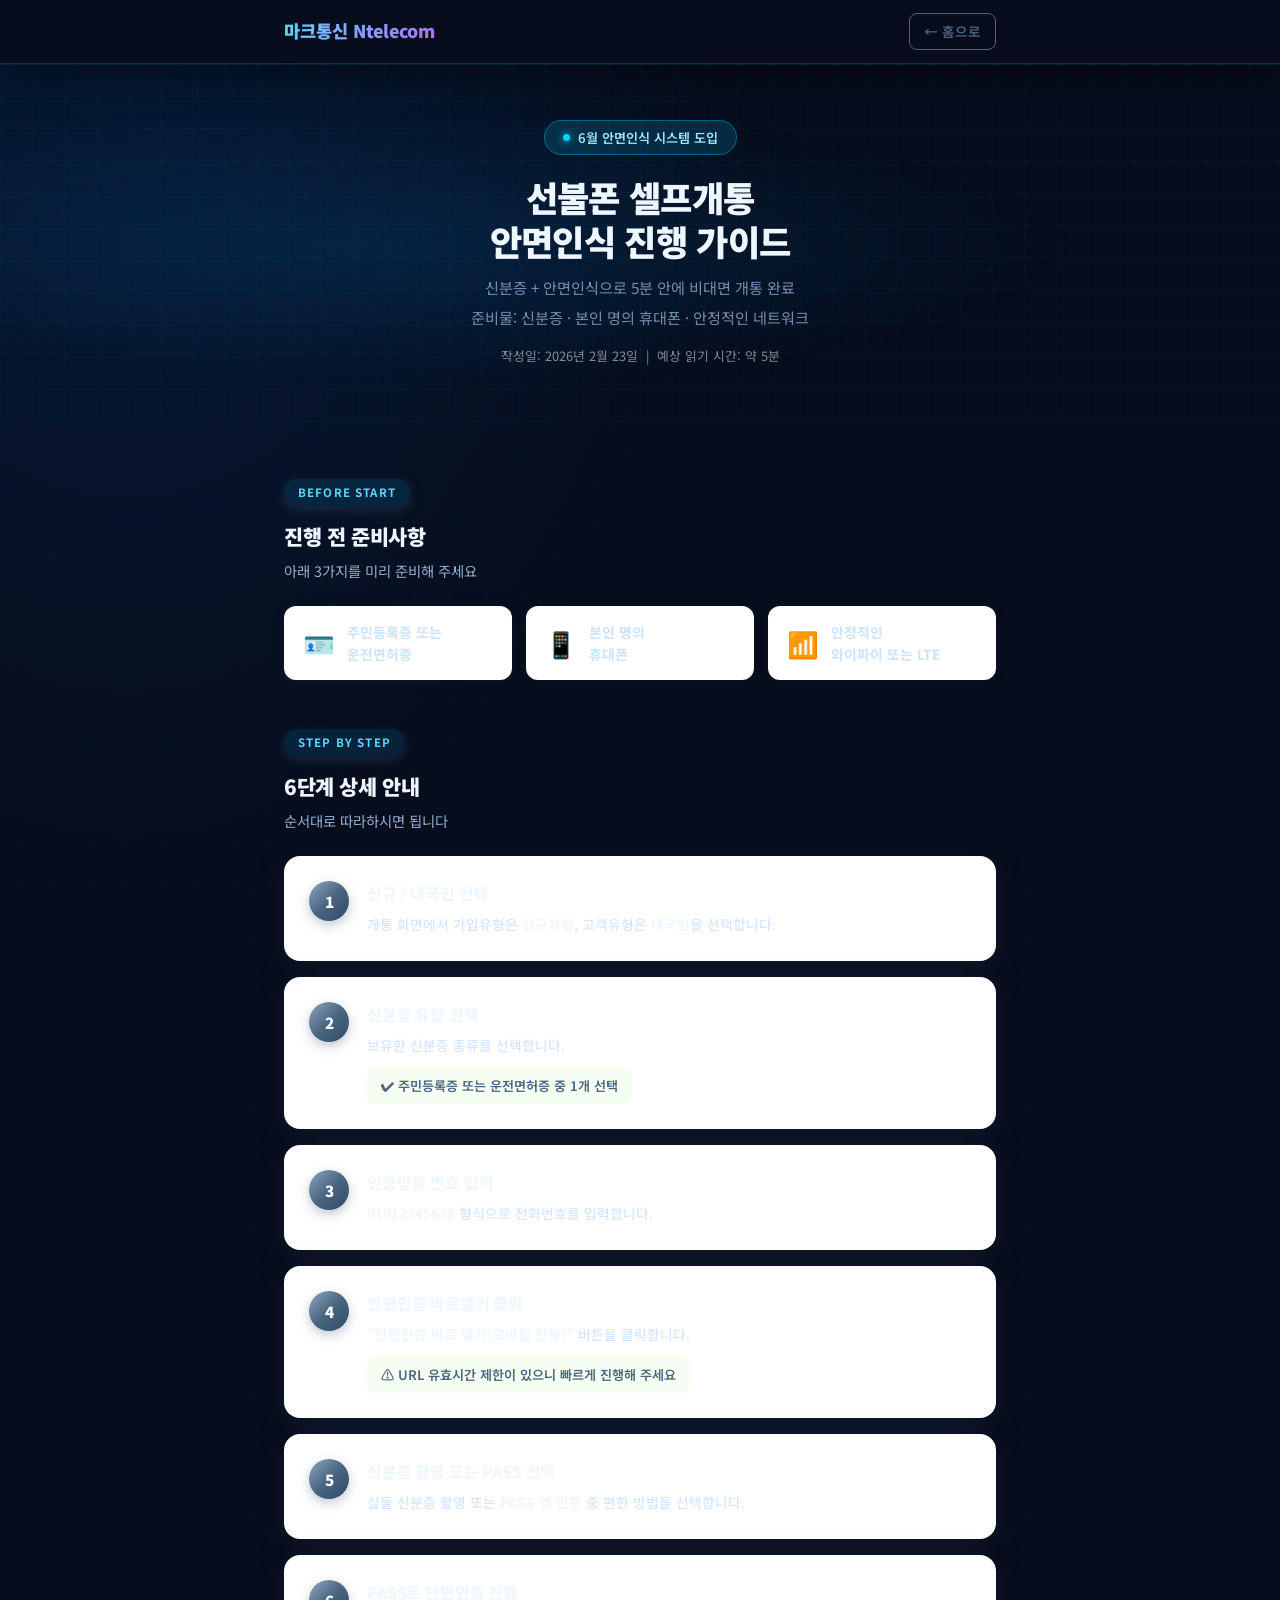
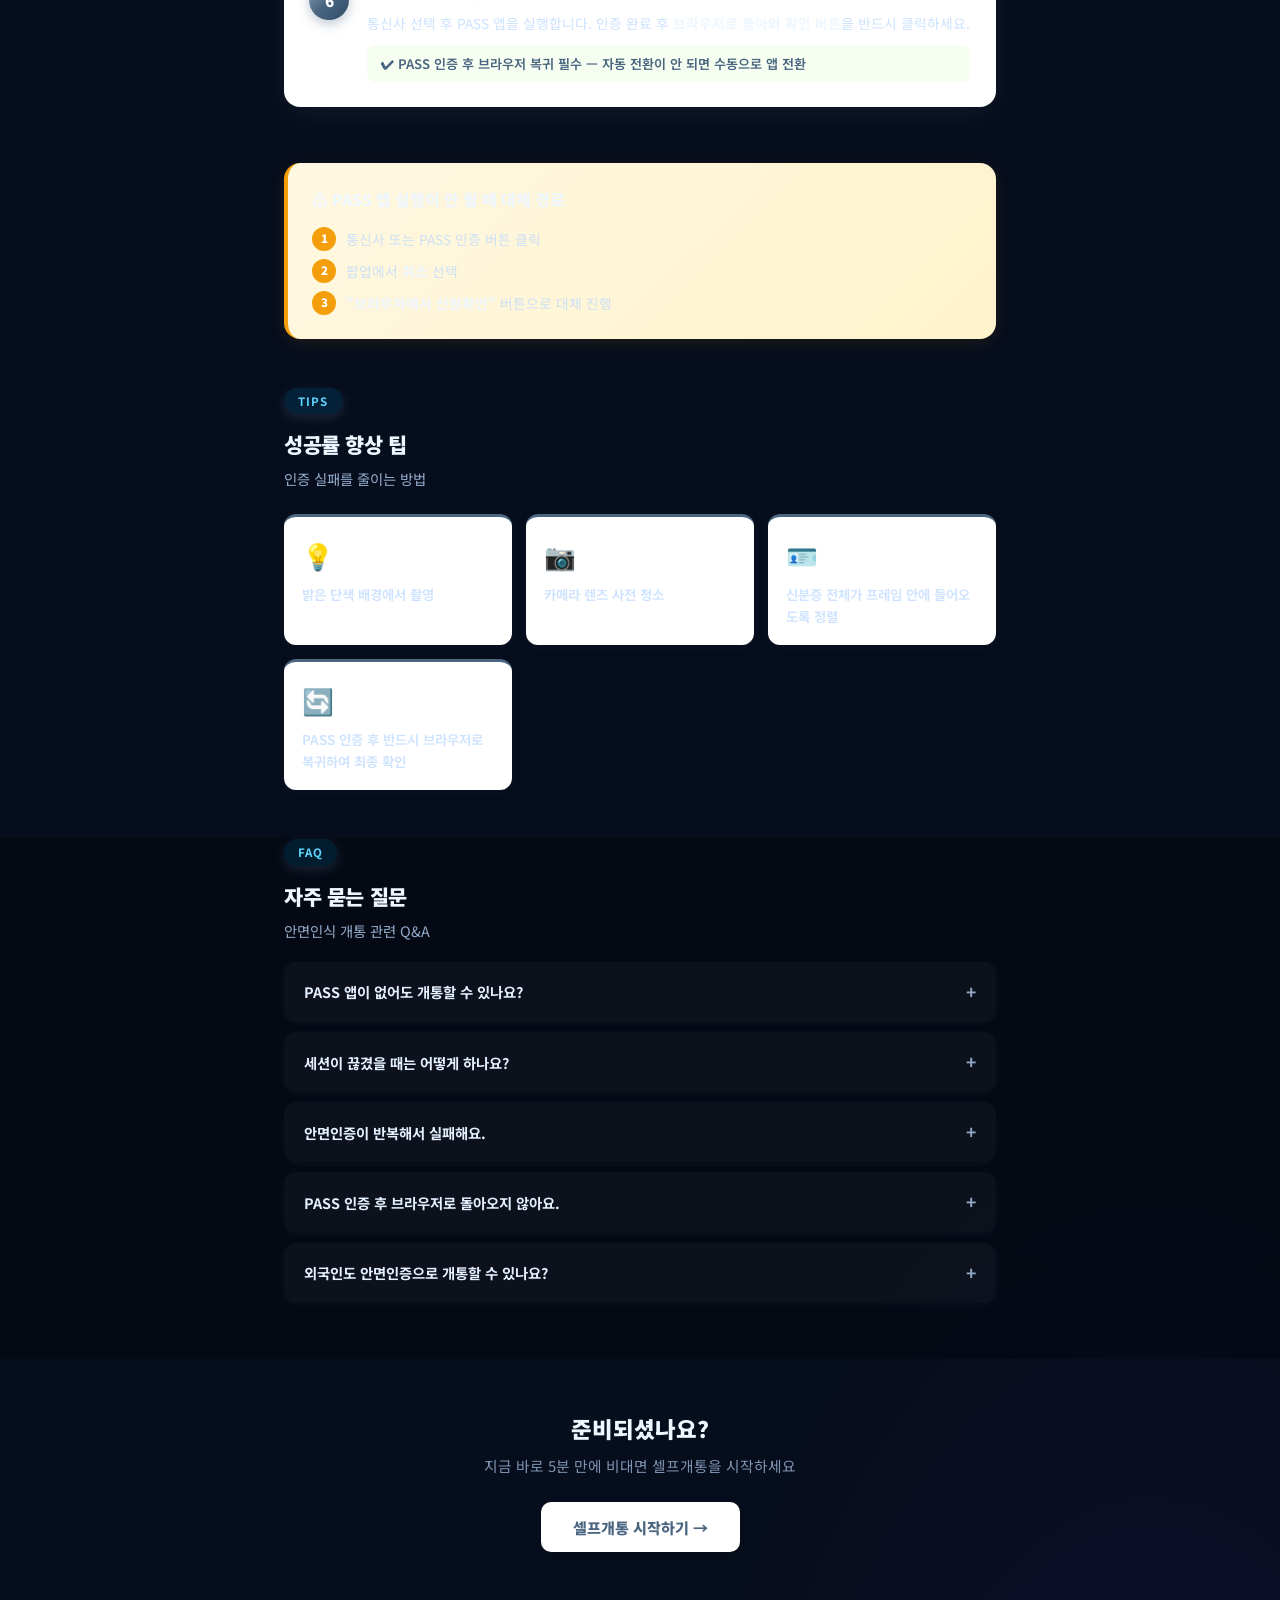
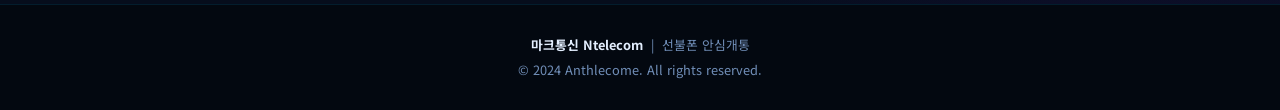
==== face-auth.html @ 8923e34b "다크 테크 테마: Digital Twin API 스타일 (딥네이비+시안+퍼플 글로우+글래스모피즘)" ====
﻿<!DOCTYPE html>
<html lang="ko">
<head>
  <meta charset="UTF-8" />
  <meta name="viewport" content="width=device-width, initial-scale=1.0" />
  <title>안면인식 셀프개통 가이드 | 마크통신 Ntelecom</title>
  <link rel="preconnect" href="https://fonts.googleapis.com" />
  <link href="https://fonts.googleapis.com/css2?family=Noto+Sans+KR:wght@400;500;600;700;900&display=swap" rel="stylesheet" />
  <style>
    *, *::before, *::after { box-sizing: border-box; margin: 0; padding: 0; }
    html { scroll-behavior: smooth; }
    body {
      font-family: 'Noto Sans KR', 'Apple SD Gothic Neo', sans-serif;
      color: #1a1a2e;
      background: #fafef8;
      line-height: 1.6;
    }
    a { text-decoration: none; color: inherit; }
    :root {
      --grad-main: linear-gradient(135deg, #8fa8c0 0%, #4a6580 50%, #2e4c68 100%);
      --blue: #4a6580;
      --blue-light: #f5fef0;
      --radius: 16px;
      --shadow: 0 8px 32px rgba(74,101,128,.15);
    }
    .container { max-width: 760px; margin: 0 auto; padding: 0 24px; }

    /* 헤더 */
    header {
      background: rgba(255,255,255,.9);
      backdrop-filter: blur(12px);
      border-bottom: 1px solid rgba(74,101,128,.15);
      height: 64px; display: flex; align-items: center;
      position: sticky; top: 0; z-index: 100;
      box-shadow: 0 2px 16px rgba(74,101,128,.08);
    }
    .header-inner {
      display: flex; align-items: center; justify-content: space-between; width: 100%;
    }
    .logo {
      font-size: 1.1rem; font-weight: 900;
      background: var(--grad-main);
      -webkit-background-clip: text; -webkit-text-fill-color: transparent; background-clip: text;
    }
    .back-btn {
      display: flex; align-items: center; gap: 6px;
      font-size: .85rem; font-weight: 600; color: var(--blue);
      padding: 7px 14px; border-radius: 8px;
      border: 1.5px solid var(--blue);
      transition: background .2s;
    }
    .back-btn:hover { background: var(--blue-light); }

    /* 히어로 */
    .guide-hero {
      background: linear-gradient(140deg, #0a1628 0%, #0d2137 50%, #1a1060 100%);
      color: #fff;
      padding: 56px 24px 64px;
      text-align: center;
      position: relative; overflow: hidden;
    }
    .guide-hero::before {
      content: '';
      position: absolute; inset: 0;
      background-image:
        linear-gradient(rgba(0,180,255,.04) 1px, transparent 1px),
        linear-gradient(90deg, rgba(0,180,255,.04) 1px, transparent 1px);
      background-size: 32px 32px;
    }
    .guide-hero::after {
      content: '';
      position: absolute; inset: 0;
      background: radial-gradient(ellipse at 30% 50%, rgba(0,150,255,.12) 0%, transparent 55%);
    }
    .guide-hero-inner { position: relative; z-index: 1; }
    .guide-badge {
      display: inline-flex; align-items: center; gap: 8px;
      background: rgba(0,200,255,.15);
      border: 1px solid rgba(0,200,255,.35);
      border-radius: 20px; padding: 6px 18px;
      font-size: .82rem; font-weight: 600;
      margin-bottom: 20px; color: #a0e4ff;
    }
    .guide-badge-dot { width: 7px; height: 7px; background: #00d4ff; border-radius: 50%; box-shadow: 0 0 8px #00d4ff; animation: pulse 2s infinite; }
    @keyframes pulse { 0%,100%{opacity:1;transform:scale(1)} 50%{opacity:.5;transform:scale(1.4)} }
    .guide-hero h1 { font-size: clamp(1.5rem, 4vw, 2.2rem); font-weight: 900; line-height: 1.25; margin-bottom: 12px; letter-spacing: -.02em; }
    .guide-hero h1 span { color: #00d4ff; }
    .guide-hero p { font-size: .95rem; opacity: .78; margin-bottom: 6px; }
    .guide-meta { margin-top: 16px; font-size: .8rem; opacity: .5; }

    /* 준비물 */
    .prep-section { padding: 48px 24px; }
    .section-label {
      display: inline-block;
      background: var(--grad-main); color: #fff;
      font-size: .72rem; font-weight: 700; letter-spacing: .1em;
      padding: 4px 14px; border-radius: 20px; margin-bottom: 14px;
      box-shadow: 0 4px 12px rgba(74,101,128,.3);
    }
    .section-title { font-size: 1.3rem; font-weight: 900; margin-bottom: 6px; letter-spacing: -.02em; }
    .section-desc { color: #666; font-size: .9rem; margin-bottom: 24px; }
    .prep-cards {
      display: flex; flex-wrap: wrap; gap: 14px;
    }
    .prep-card {
      display: flex; align-items: center; gap: 12px;
      background: #fff; border-radius: 12px;
      padding: 14px 18px;
      box-shadow: 0 2px 12px rgba(74,101,128,.1);
      border: 1px solid rgba(255,255,255,.8);
      flex: 1; min-width: 180px;
    }
    .prep-card .icon { font-size: 1.6rem; }
    .prep-card p { font-size: .87rem; font-weight: 700; color: #333; }

    /* 단계 */
    .steps-section { padding: 0 24px 56px; }
    .steps-list { display: flex; flex-direction: column; gap: 16px; }
    .step-item {
      background: #fff; border-radius: var(--radius);
      padding: 24px;
      box-shadow: var(--shadow);
      border: 1px solid rgba(255,255,255,.9);
      display: flex; gap: 18px; align-items: flex-start;
    }
    .step-num-badge {
      width: 40px; height: 40px; border-radius: 50%; flex-shrink: 0;
      background: var(--grad-main); color: #fff;
      display: flex; align-items: center; justify-content: center;
      font-weight: 900; font-size: .95rem;
      box-shadow: 0 4px 12px rgba(74,101,128,.35);
    }
    .step-content h3 { font-size: 1rem; font-weight: 800; margin-bottom: 6px; letter-spacing: -.01em; }
    .step-content p { font-size: .86rem; color: #555; line-height: 1.7; }
    .step-tip {
      margin-top: 10px;
      background: var(--blue-light); border-radius: 8px;
      padding: 8px 14px; font-size: .82rem; color: var(--blue); font-weight: 600;
    }

    /* 대체 경로 */
    .alt-section { padding: 0 24px 48px; }
    .alt-box {
      background: linear-gradient(135deg, #fff8e1, #fff3cd);
      border-radius: var(--radius); padding: 24px;
      border-left: 4px solid #f59e0b;
      box-shadow: 0 4px 16px rgba(245,158,11,.1);
    }
    .alt-box h3 { font-size: 1rem; font-weight: 800; color: #92400e; margin-bottom: 14px; }
    .alt-steps { display: flex; flex-direction: column; gap: 8px; counter-reset: alt-counter; }
    .alt-step {
      display: flex; align-items: center; gap: 10px;
      font-size: .86rem; color: #78350f;
    }
    .alt-step-num {
      width: 24px; height: 24px; border-radius: 50%; flex-shrink: 0;
      background: #f59e0b; color: #fff;
      display: flex; align-items: center; justify-content: center;
      font-size: .72rem; font-weight: 900;
    }

    /* 팁 */
    .tips-section { padding: 0 24px 48px; }
    .tips-grid {
      display: grid; grid-template-columns: repeat(auto-fill, minmax(200px, 1fr));
      gap: 14px;
    }
    .tip-card {
      background: #fff; border-radius: 12px; padding: 18px;
      box-shadow: 0 2px 12px rgba(74,101,128,.08);
      border-top: 3px solid var(--blue);
    }
    .tip-card .tip-icon { font-size: 1.6rem; margin-bottom: 8px; }
    .tip-card p { font-size: .84rem; color: #444; font-weight: 600; }

    /* FAQ */
    .faq-section { padding: 0 24px 56px; }
    .faq-list { display: flex; flex-direction: column; gap: 10px; }
    details {
      background: #fff; border-radius: 12px; padding: 16px 20px;
      box-shadow: 0 2px 10px rgba(74,101,128,.08);
    }
    summary {
      font-weight: 700; font-size: .9rem; cursor: pointer;
      list-style: none; display: flex; justify-content: space-between; align-items: center; gap: 12px;
    }
    summary::-webkit-details-marker { display: none; }
    summary::after { content: '+'; color: var(--blue); font-size: 1.1rem; flex-shrink: 0; }
    details[open] summary::after { content: '−'; }
    details p { margin-top: 10px; font-size: .84rem; color: #555; line-height: 1.75; }

    /* CTA */
    .cta-section {
      background: linear-gradient(140deg, #8fa8c0 0%, #4a6580 50%, #2e4c68 100%);
      padding: 52px 24px; text-align: center; color: #fff;
    }
    .cta-section h2 { font-size: 1.4rem; font-weight: 900; margin-bottom: 8px; }
    .cta-section p { opacity: .85; margin-bottom: 24px; font-size: .92rem; }
    .cta-btn {
      display: inline-block;
      background: #fff; color: var(--blue);
      font-weight: 800; font-size: .95rem;
      padding: 13px 32px; border-radius: 10px;
      box-shadow: 0 6px 20px rgba(0,0,0,.15);
      transition: transform .15s;
    }
    .cta-btn:hover { transform: translateY(-2px); }

    /* 푸터 */
    footer {
      background: #0d1117; color: #666;
      padding: 28px 24px; font-size: .8rem; line-height: 1.9;
      text-align: center;
    }
    footer strong { color: #aaa; }

    /* ════════════════════════════════════
       LUXURY 3D SYSTEM — 프리미엄 깊이감
    ════════════════════════════════════ */

    /* 카드 3D 부양감 */
    .cert-card, .action-card, .step-card,
    .plan-card, .service-card, .feature-item,
    .faq-item, .guide-card, .usim-card {
      box-shadow:
        0 1px 0 rgba(255,255,255,.85) inset,
        0 -1px 0 rgba(46,76,104,.06) inset,
        0 4px 8px rgba(46,76,104,.06),
        0 12px 32px rgba(46,76,104,.1),
        0 32px 56px rgba(46,76,104,.06);
      transition: transform .4s cubic-bezier(.34,1.56,.64,1),
                  box-shadow .4s cubic-bezier(.34,1.56,.64,1);
    }
    .cert-card:hover, .action-card:hover,
    .step-card:hover, .plan-card:hover,
    .guide-card:hover, .usim-card:hover {
      transform: perspective(1200px) translateY(-12px) scale(1.018) rotateX(1.5deg);
      box-shadow:
        0 1px 0 rgba(255,255,255,.95) inset,
        0 -1px 0 rgba(46,76,104,.04) inset,
        0 20px 60px rgba(46,76,104,.18),
        0 40px 80px rgba(46,76,104,.1),
        0 60px 100px rgba(0,0,0,.05);
    }

    /* 버튼 3D 양각 (눌리는 느낌) */
    .cert-btn, .btn-hero-main, .btn-hero-sub,
    .prep-usim-btn, .proc-kakao-btn {
      box-shadow:
        0 1px 0 rgba(255,255,255,.25) inset,
        0 -4px 0 rgba(0,0,0,.22) inset,
        0 6px 20px rgba(46,76,104,.32);
      transition: transform .15s, box-shadow .15s;
    }
    .cert-btn:hover, .btn-hero-main:hover {
      transform: translateY(-4px);
      box-shadow:
        0 1px 0 rgba(255,255,255,.3) inset,
        0 -4px 0 rgba(0,0,0,.22) inset,
        0 14px 40px rgba(46,76,104,.45);
    }
    .cert-btn:active, .btn-hero-main:active {
      transform: translateY(3px);
      box-shadow:
        0 -1px 0 rgba(0,0,0,.1) inset,
        0 2px 6px rgba(46,76,104,.2);
    }

    /* ✨ 골드 CTA 버튼 (즉시개통 / 최상위 행동유도) */
    .nav-cta {
      background: linear-gradient(135deg,#F7DC6F 0%,#D4A843 45%,#B8892A 100%) !important;
      color: #2c1800 !important;
      -webkit-text-fill-color: #2c1800 !important;
      text-shadow: 0 1px 0 rgba(255,255,255,.3);
      box-shadow:
        0 1px 0 rgba(255,255,255,.45) inset,
        0 -4px 0 rgba(0,0,0,.15) inset,
        0 8px 28px rgba(212,168,67,.55) !important;
    }
    .nav-cta:hover {
      transform: translateY(-3px);
      box-shadow:
        0 1px 0 rgba(255,255,255,.5) inset,
        0 -4px 0 rgba(0,0,0,.15) inset,
        0 16px 48px rgba(212,168,67,.7) !important;
    }

    /* 헤더 3D 입체감 */
    header {
      box-shadow:
        0 1px 0 rgba(255,255,255,.6) inset,
        0 4px 24px rgba(46,76,104,.12),
        0 12px 40px rgba(46,76,104,.07) !important;
    }

    /* 섹션 레이블 골드 포인트 */
    .section-label, .step-label, .plan-badge {
      background: linear-gradient(135deg,rgba(247,220,111,.25),rgba(255,255,255,.15)) !important;
      border-color: rgba(212,168,67,.5) !important;
      color: #D4A843 !important;
    }

    /* 히어로 깊이감 강화 */
    .hero::before {
      background:
        radial-gradient(ellipse at 15% 40%, rgba(255,220,80,.12) 0%, transparent 55%),
        radial-gradient(ellipse at 85% 20%, rgba(255,255,255,.07) 0%, transparent 50%) !important;
    }

    /* 스크롤바 스타일 (프리미엄) */
    ::-webkit-scrollbar { width: 6px; }
    ::-webkit-scrollbar-track { background: #fafef8; }
    ::-webkit-scrollbar-thumb {
      background: linear-gradient(180deg,#b0c0d0,#7a96ae);
      border-radius: 3px;
    }

    /* ── 초연한 크림-그린 멀티 그라데이션 배경 ── */
    body {
      background:
        linear-gradient(150deg,
          #f6fef2 0%,
          #fafef6 20%,
          #fcfef8 40%,
          #fefef9 60%,
          #fffffb 80%,
          #ffffff 100%
        ) fixed !important;
    }

    /* ── 실버-화이트 카드 — 섬세한 3D ── */
    .cert-card, .action-card, .step-card,
    .guide-card, .usim-card, .faq-item,
    .feature-item, .service-card {
      background: linear-gradient(160deg, #ffffff 0%, #f6f8fb 100%) !important;
      border: 1px solid rgba(200,212,224,.45) !important;
    }

    /* ── 히어로: 정제된 슬레이트-실버 ── */
    .hero {
      background: linear-gradient(140deg,
        #7e9ab2 0%,
        #516e87 35%,
        #3a5570 65%,
        #283f58 100%) !important;
      box-shadow: 0 24px 64px rgba(40,63,88,.35) !important;
    }

    /* ── 히어로 오버레이: 미세 골드 반사광 ── */
    .hero::before {
      background:
        radial-gradient(ellipse at 10% 30%, rgba(255,230,120,.1) 0%, transparent 50%),
        radial-gradient(ellipse at 90% 70%, rgba(180,210,240,.12) 0%, transparent 45%),
        radial-gradient(ellipse at 50% 0%,  rgba(255,255,255,.06) 0%, transparent 60%) !important;
    }

    /* ── 섹션 교차 배경 ── */
    section, .section-wrap, .features-section,
    .faq-section, .service-section {
      background: transparent !important;
    }

    /* ── 짝수 섹션 약한 크림 ── */
    .features-section, .faq-section {
      background: linear-gradient(180deg, rgba(246,254,242,.6) 0%, rgba(255,255,251,.6) 100%) !important;
    }

    /* ── 헤더 유리 효과 정제 ── */
    header {
      background: rgba(255,255,255,.94) !important;
      backdrop-filter: blur(20px) !important;
      -webkit-backdrop-filter: blur(20px) !important;
      border-bottom: 1px solid rgba(180,200,220,.2) !important;
    }
  </style>
</head>
<body>

  <!-- 헤더 -->
  <header>
    <div class="container header-inner">
      <div class="logo">마크통신 Ntelecom</div>
      <a href="sunbulpon-gaetong.html" class="back-btn">← 홈으로</a>
    </div>
  </header>

  <!-- 히어로 -->
  <section class="guide-hero">
    <div class="container guide-hero-inner">
      <div class="guide-badge">
        <span class="guide-badge-dot"></span>
        6월 안면인식 시스템 도입
      </div>
      <h1>선불폰 셀프개통<br /><span>안면인식 진행 가이드</span></h1>
      <p>신분증 + 안면인식으로 5분 안에 비대면 개통 완료</p>
      <p>준비물: 신분증 · 본인 명의 휴대폰 · 안정적인 네트워크</p>
      <div class="guide-meta">작성일: 2026년 2월 23일 &nbsp;|&nbsp; 예상 읽기 시간: 약 5분</div>
    </div>
  </section>

  <!-- 준비물 -->
  <section class="prep-section">
    <div class="container">
      <div class="section-label">BEFORE START</div>
      <h2 class="section-title">진행 전 준비사항</h2>
      <p class="section-desc">아래 3가지를 미리 준비해 주세요</p>
      <div class="prep-cards">
        <div class="prep-card">
          <div class="icon">🪪</div>
          <p>주민등록증 또는<br>운전면허증</p>
        </div>
        <div class="prep-card">
          <div class="icon">📱</div>
          <p>본인 명의<br>휴대폰</p>
        </div>
        <div class="prep-card">
          <div class="icon">📶</div>
          <p>안정적인<br>와이파이 또는 LTE</p>
        </div>
      </div>
    </div>
  </section>

  <!-- 6단계 안내 -->
  <section class="steps-section">
    <div class="container">
      <div class="section-label">STEP BY STEP</div>
      <h2 class="section-title">6단계 상세 안내</h2>
      <p class="section-desc">순서대로 따라하시면 됩니다</p>
      <div class="steps-list">

        <div class="step-item">
          <div class="step-num-badge">1</div>
          <div class="step-content">
            <h3>신규 / 내국인 선택</h3>
            <p>개통 화면에서 가입유형은 <strong>신규가입</strong>, 고객유형은 <strong>내국인</strong>을 선택합니다.</p>
          </div>
        </div>

        <div class="step-item">
          <div class="step-num-badge">2</div>
          <div class="step-content">
            <h3>신분증 유형 선택</h3>
            <p>보유한 신분증 종류를 선택합니다.</p>
            <div class="step-tip">✔ 주민등록증 또는 운전면허증 중 1개 선택</div>
          </div>
        </div>

        <div class="step-item">
          <div class="step-num-badge">3</div>
          <div class="step-content">
            <h3>인증받을 번호 입력</h3>
            <p><strong>01012345678</strong> 형식으로 전화번호를 입력합니다.</p>
          </div>
        </div>

        <div class="step-item">
          <div class="step-num-badge">4</div>
          <div class="step-content">
            <h3>안면인증 바로열기 클릭</h3>
            <p><strong>"안면인증 바로 열기(모바일 전용)"</strong> 버튼을 클릭합니다.</p>
            <div class="step-tip">⚠ URL 유효시간 제한이 있으니 빠르게 진행해 주세요</div>
          </div>
        </div>

        <div class="step-item">
          <div class="step-num-badge">5</div>
          <div class="step-content">
            <h3>신분증 촬영 또는 PASS 선택</h3>
            <p>실물 신분증 촬영 또는 <strong>PASS 앱 인증</strong> 중 편한 방법을 선택합니다.</p>
          </div>
        </div>

        <div class="step-item">
          <div class="step-num-badge">6</div>
          <div class="step-content">
            <h3>PASS로 안면인증 진행</h3>
            <p>통신사 선택 후 PASS 앱을 실행합니다. 인증 완료 후 <strong>브라우저로 돌아와 확인 버튼</strong>을 반드시 클릭하세요.</p>
            <div class="step-tip">✔ PASS 인증 후 브라우저 복귀 필수 — 자동 전환이 안 되면 수동으로 앱 전환</div>
          </div>
        </div>

      </div>
    </div>
  </section>

  <!-- PASS 앱 실행 불가 시 대체 경로 -->
  <section class="alt-section">
    <div class="container">
      <div class="alt-box">
        <h3>⚠ PASS 앱 실행이 안 될 때 대체 경로</h3>
        <div class="alt-steps">
          <div class="alt-step">
            <div class="alt-step-num">1</div>
            <span>통신사 또는 PASS 인증 버튼 클릭</span>
          </div>
          <div class="alt-step">
            <div class="alt-step-num">2</div>
            <span>팝업에서 <strong>취소</strong> 선택</span>
          </div>
          <div class="alt-step">
            <div class="alt-step-num">3</div>
            <span><strong>"브라우저에서 신원확인"</strong> 버튼으로 대체 진행</span>
          </div>
        </div>
      </div>
    </div>
  </section>

  <!-- 성공률 향상 팁 -->
  <section class="tips-section">
    <div class="container">
      <div class="section-label">TIPS</div>
      <h2 class="section-title">성공률 향상 팁</h2>
      <p class="section-desc">인증 실패를 줄이는 방법</p>
      <div class="tips-grid">
        <div class="tip-card">
          <div class="tip-icon">💡</div>
          <p>밝은 단색 배경에서 촬영</p>
        </div>
        <div class="tip-card">
          <div class="tip-icon">📷</div>
          <p>카메라 렌즈 사전 청소</p>
        </div>
        <div class="tip-card">
          <div class="tip-icon">🪪</div>
          <p>신분증 전체가 프레임 안에 들어오도록 정렬</p>
        </div>
        <div class="tip-card">
          <div class="tip-icon">🔄</div>
          <p>PASS 인증 후 반드시 브라우저로 복귀하여 최종 확인</p>
        </div>
      </div>
    </div>
  </section>

  <!-- FAQ -->
  <section class="faq-section">
    <div class="container">
      <div class="section-label">FAQ</div>
      <h2 class="section-title">자주 묻는 질문</h2>
      <p class="section-desc" style="margin-bottom:20px">안면인식 개통 관련 Q&A</p>
      <div class="faq-list">
        <details>
          <summary>PASS 앱이 없어도 개통할 수 있나요?</summary>
          <p>가능합니다. PASS 진행이 어려울 때는 브라우저 신원확인 버튼으로 대체 진행할 수 있습니다.</p>
        </details>
        <details>
          <summary>세션이 끊겼을 때는 어떻게 하나요?</summary>
          <p>개통 페이지에 재접속 후 동일한 순서로 다시 진행하시면 됩니다. URL 유효시간이 지난 경우 새 링크를 생성해 주세요.</p>
        </details>
        <details>
          <summary>안면인증이 반복해서 실패해요.</summary>
          <p>앤텔레콤 카카오톡 채널로 문의해 주시면 대면 방식 또는 대체 인증 경로로 안내해 드립니다.</p>
        </details>
        <details>
          <summary>PASS 인증 후 브라우저로 돌아오지 않아요.</summary>
          <p>최종 확인 버튼을 반드시 클릭해야 합니다. 자동 전환이 안 될 경우 앱 전환 버튼으로 수동 복귀해 주세요.</p>
        </details>
        <details>
          <summary>외국인도 안면인증으로 개통할 수 있나요?</summary>
          <p>외국인 고객은 동일한 안면인증 절차가 제한될 수 있습니다. 고객센터로 문의해 주세요.</p>
        </details>
      </div>
    </div>
  </section>

  <!-- CTA -->
  <section class="cta-section">
    <div class="container">
      <h2>준비되셨나요?</h2>
      <p>지금 바로 5분 만에 비대면 셀프개통을 시작하세요</p>
      <a href="sunbulpon-gaetong.html" class="cta-btn">셀프개통 시작하기 →</a>
    </div>
  </section>

  <!-- 푸터 -->
  <footer>
    <p><strong>마크통신 Ntelecom</strong> &nbsp;|&nbsp; 선불폰 안심개통</p>
    <p>© 2024 Anthlecome. All rights reserved.</p>
  </footer>

<style>
/* ══════════════════════════════════════════
   DARK TECH THEME — Digital Twin API Style
   딥 네이비 + 일렉트릭 시안 + 퍼플 글로우
══════════════════════════════════════════ */
html { background: #060D1C !important; }

/* 배경: 딥 다크 + 미묘한 방사형 빛 */
body {
  background:
    radial-gradient(ellipse 90% 60% at 10% -5%, rgba(0,130,255,.13) 0%, transparent 55%),
    radial-gradient(ellipse 70% 50% at 90% 110%, rgba(110,30,230,.1) 0%, transparent 55%),
    #060D1C !important;
  color: #E4EFFF !important;
}

/* 도트 그리드 패턴 오버레이 */
body::after {
  content:''; position:fixed; inset:0; pointer-events:none; z-index:0;
  background: radial-gradient(circle, rgba(0,200,255,.055) 1px, transparent 1px);
  background-size: 36px 36px;
}
body > * { position:relative; z-index:1; }

/* 헤더 — 다크 글래스 */
header {
  background: rgba(6,13,28,.88) !important;
  border-bottom: 1px solid rgba(0,180,255,.2) !important;
  box-shadow: 0 1px 0 rgba(0,180,255,.1), 0 8px 40px rgba(0,0,0,.6) !important;
  backdrop-filter: blur(28px) !important; -webkit-backdrop-filter: blur(28px) !important;
}

/* 로고 그라데이션 */
.logo {
  background: linear-gradient(120deg, #5DD5FF 0%, #B06FFF 100%) !important;
  -webkit-background-clip: text !important; -webkit-text-fill-color: transparent !important;
  background-clip: text !important;
}

/* 네비 */
nav a { color: rgba(200,225,255,.65) !important; }
nav a:hover, nav a:hover * { color: #5DD5FF !important; -webkit-text-fill-color: #5DD5FF !important; }
nav a.active { color: #5DD5FF !important; border-bottom-color: #5DD5FF !important; }

/* 모바일 네비 */
.mobile-nav-panel {
  background: rgba(6,13,28,.97) !important;
  border-bottom: 1px solid rgba(0,180,255,.2) !important;
}
.mobile-nav-panel a { color: rgba(200,225,255,.8) !important; }

/* 히어로 */
.hero {
  background:
    radial-gradient(ellipse 100% 90% at 50% -10%, rgba(0,120,240,.18) 0%, transparent 60%),
    radial-gradient(ellipse 70% 60% at 5% 100%, rgba(100,20,220,.13) 0%, transparent 55%),
    linear-gradient(160deg, #0B1830 0%, #080F20 55%, #050C18 100%) !important;
  box-shadow: 0 40px 100px rgba(0,0,0,.7) !important;
}
.hero::before {
  background:
    radial-gradient(circle at 20% 40%, rgba(0,150,255,.1) 0%, transparent 45%),
    radial-gradient(circle at 80% 20%, rgba(120,40,240,.08) 0%, transparent 45%) !important;
}
.hero::after { background: linear-gradient(to bottom right, transparent 49%, #060D1C 50%) !important; }
.hero h1, .hero-tagline, .hero-question {
  color: #F0F8FF !important; -webkit-text-fill-color: #F0F8FF !important;
}
.hero h1 em { color: #5DD5FF !important; -webkit-text-fill-color: #5DD5FF !important; }
.hero-sub, .hero p { color: rgba(180,215,255,.75) !important; -webkit-text-fill-color: rgba(180,215,255,.75) !important; }
.hero-eyebrow, .hero-tag {
  background: rgba(0,180,255,.12) !important;
  border-color: rgba(0,180,255,.35) !important;
  color: #5DD5FF !important; -webkit-text-fill-color: #5DD5FF !important;
}
.hero-dot { background: #5DD5FF !important; box-shadow: 0 0 10px #5DD5FF !important; }

/* 히어로 배지 */
.hero-badge { background: rgba(255,255,255,.07) !important; border-color: rgba(255,255,255,.18) !important; }

/* 카드 — 글래스모피즘 */
.cert-card, .action-card, .step-card, .plan-card,
.guide-card, .usim-card, .faq-item, .feature-item,
.service-card, .prep-item {
  background: rgba(255,255,255,.045) !important;
  border: 1px solid rgba(0,180,255,.2) !important;
  backdrop-filter: blur(20px) !important; -webkit-backdrop-filter: blur(20px) !important;
  box-shadow: 0 4px 32px rgba(0,0,0,.4), 0 1px 0 rgba(255,255,255,.07) inset !important;
  color: #E4EFFF !important;
  transition: transform .35s cubic-bezier(.34,1.56,.64,1), box-shadow .35s, border-color .3s !important;
}
.cert-card:hover, .action-card:hover, .step-card:hover, .plan-card:hover, .guide-card:hover {
  background: rgba(0,160,255,.07) !important;
  border-color: rgba(0,200,255,.45) !important;
  box-shadow: 0 20px 60px rgba(0,0,0,.5), 0 0 50px rgba(0,180,255,.18) !important;
  transform: translateY(-12px) scale(1.02) !important;
}

/* 텍스트 */
h1,h2,h3,h4,h5,h6 { color: #EEF6FF !important; -webkit-text-fill-color: #EEF6FF !important; }
p, li, span, td, label, small { color: rgba(190,218,255,.78) !important; }
strong, b { color: #EEF6FF !important; -webkit-text-fill-color: #EEF6FF !important; }

/* 섹션 배경 */
.features-section, .faq-section { background: rgba(0,0,0,.3) !important; }
section, .section-wrap, .prep-section, .process-section { background: transparent !important; }
.step-box, .proc-box { background: rgba(255,255,255,.04) !important; border-color: rgba(0,180,255,.18) !important; }

/* 섹션 라벨 */
.section-label, .step-label, .badge-tag, .hero-eyebrow,
.cert-type, .cert-subtitle { 
  background: rgba(0,180,255,.12) !important;
  border-color: rgba(0,180,255,.3) !important;
  color: #5DD5FF !important; -webkit-text-fill-color: #5DD5FF !important;
}
.mark-badge { background: linear-gradient(135deg,rgba(0,160,255,.2),rgba(100,30,220,.2)) !important; }

/* 메인 버튼 — 시안→퍼플 글로우 */
.cert-btn, .btn-hero-main, .prep-usim-btn, .proc-btn {
  background: linear-gradient(135deg, #0090CC 0%, #5B20C0 100%) !important;
  color: #fff !important; -webkit-text-fill-color: #fff !important;
  box-shadow: 0 4px 20px rgba(0,130,200,.4), 0 1px 0 rgba(255,255,255,.18) inset, 0 -3px 0 rgba(0,0,0,.25) inset !important;
}
.cert-btn:hover, .btn-hero-main:hover {
  box-shadow: 0 10px 40px rgba(0,130,200,.6), 0 0 60px rgba(80,30,200,.3) !important;
}
.btn-hero-sub {
  background: rgba(255,255,255,.09) !important;
  border-color: rgba(255,255,255,.28) !important;
  color: #fff !important; -webkit-text-fill-color: #fff !important;
}

/* 즉시개통 골드 유지 */
.nav-cta {
  background: linear-gradient(135deg,#F7DC6F 0%,#D4A843 50%,#B8892A 100%) !important;
  color: #2c1800 !important; -webkit-text-fill-color: #2c1800 !important;
}
.mobile-nav-cta {
  background: linear-gradient(135deg,#F7DC6F,#D4A843) !important;
  color: #2c1800 !important; -webkit-text-fill-color: #2c1800 !important;
}

/* 가이드 바 */
.guide-bar, [class*="guide-btn"] {
  background: rgba(255,255,255,.07) !important;
  border-color: rgba(0,180,255,.2) !important;
  color: rgba(190,218,255,.8) !important;
}

/* FAQ */
details {
  background: rgba(255,255,255,.035) !important;
  border-color: rgba(0,180,255,.18) !important;
}
details summary { color: #E4EFFF !important; }
details[open] { background: rgba(0,160,255,.06) !important; }
details summary::after, details summary + * { color: rgba(190,218,255,.75) !important; }

/* 탭 (plans) */
.net-tab:not(.active), .plan-net-tab:not(.active) {
  background: rgba(255,255,255,.06) !important;
  color: rgba(180,210,255,.55) !important; box-shadow: none !important;
}
.net-tab.active.kt, .plan-net-tab.active.kt {
  background: linear-gradient(135deg,#0090CC,#5B20C0) !important;
  box-shadow: 0 0 24px rgba(0,144,204,.5) !important;
}
.net-tab:not(.active):hover { background: rgba(0,180,255,.1) !important; color: #5DD5FF !important; }

/* 요금제 카드 */
.plan-card.kt-card { border-top-color: #0090CC !important; }
.plan-card.popular { box-shadow: 0 4px 24px rgba(0,144,204,.3), 0 0 0 1px rgba(0,180,255,.4) !important; }
.pc-name, .pc-price { color: #EEF6FF !important; -webkit-text-fill-color: #EEF6FF !important; }
.kt-badge-sm { background: rgba(0,144,204,.2) !important; color: #5DD5FF !important; }
.pc-spec-val b { color: #EEF6FF !important; -webkit-text-fill-color: #EEF6FF !important; }

/* 모달 */
.video-modal, .plan-compare-modal, .usim-modal {
  background: rgba(8,15,30,.95) !important;
  border: 1px solid rgba(0,180,255,.2) !important;
}
.video-modal-header {
  background: linear-gradient(135deg,#0090CC,#5B20C0) !important;
}
.video-modal-footer { background: rgba(255,255,255,.04) !important; color: rgba(180,210,255,.6) !important; }

/* 푸터 */
footer, .site-footer {
  background: #030810 !important;
  border-top: 1px solid rgba(0,180,255,.12) !important;
  color: rgba(160,200,255,.6) !important;
}
footer a, footer p, footer span, footer strong { color: rgba(160,200,255,.7) !important; -webkit-text-fill-color: rgba(160,200,255,.7) !important; }
footer strong { color: #E4EFFF !important; -webkit-text-fill-color: #E4EFFF !important; }

/* 플로팅 버튼 */
.float-kakao, .chat-float {
  background: linear-gradient(135deg,#0090CC,#5B20C0) !important;
  box-shadow: 0 4px 20px rgba(0,130,200,.5) !important;
}

/* 인풋 */
input, select, textarea {
  background: rgba(255,255,255,.07) !important;
  border-color: rgba(0,180,255,.25) !important;
  color: #EEF6FF !important;
}

/* 스크롤바 */
::-webkit-scrollbar-track { background: #040810 !important; }
::-webkit-scrollbar-thumb { background: linear-gradient(180deg,#0090CC,#5B20C0) !important; box-shadow: 0 0 8px rgba(0,144,204,.6) !important; }

/* 유심 정보 표 */
.usim-info-table tbody tr {
  background: rgba(255,255,255,.04) !important;
  border-color: rgba(0,180,255,.18) !important;
}
.usim-info-table tbody td:nth-child(1) {
  background: linear-gradient(135deg,#0090CC,#5B20C0) !important;
}

/* 체크마크 / 아이콘 */
.check-icon, .cert-check { background: rgba(0,180,255,.15) !important; }
</style>
</body>
</html>
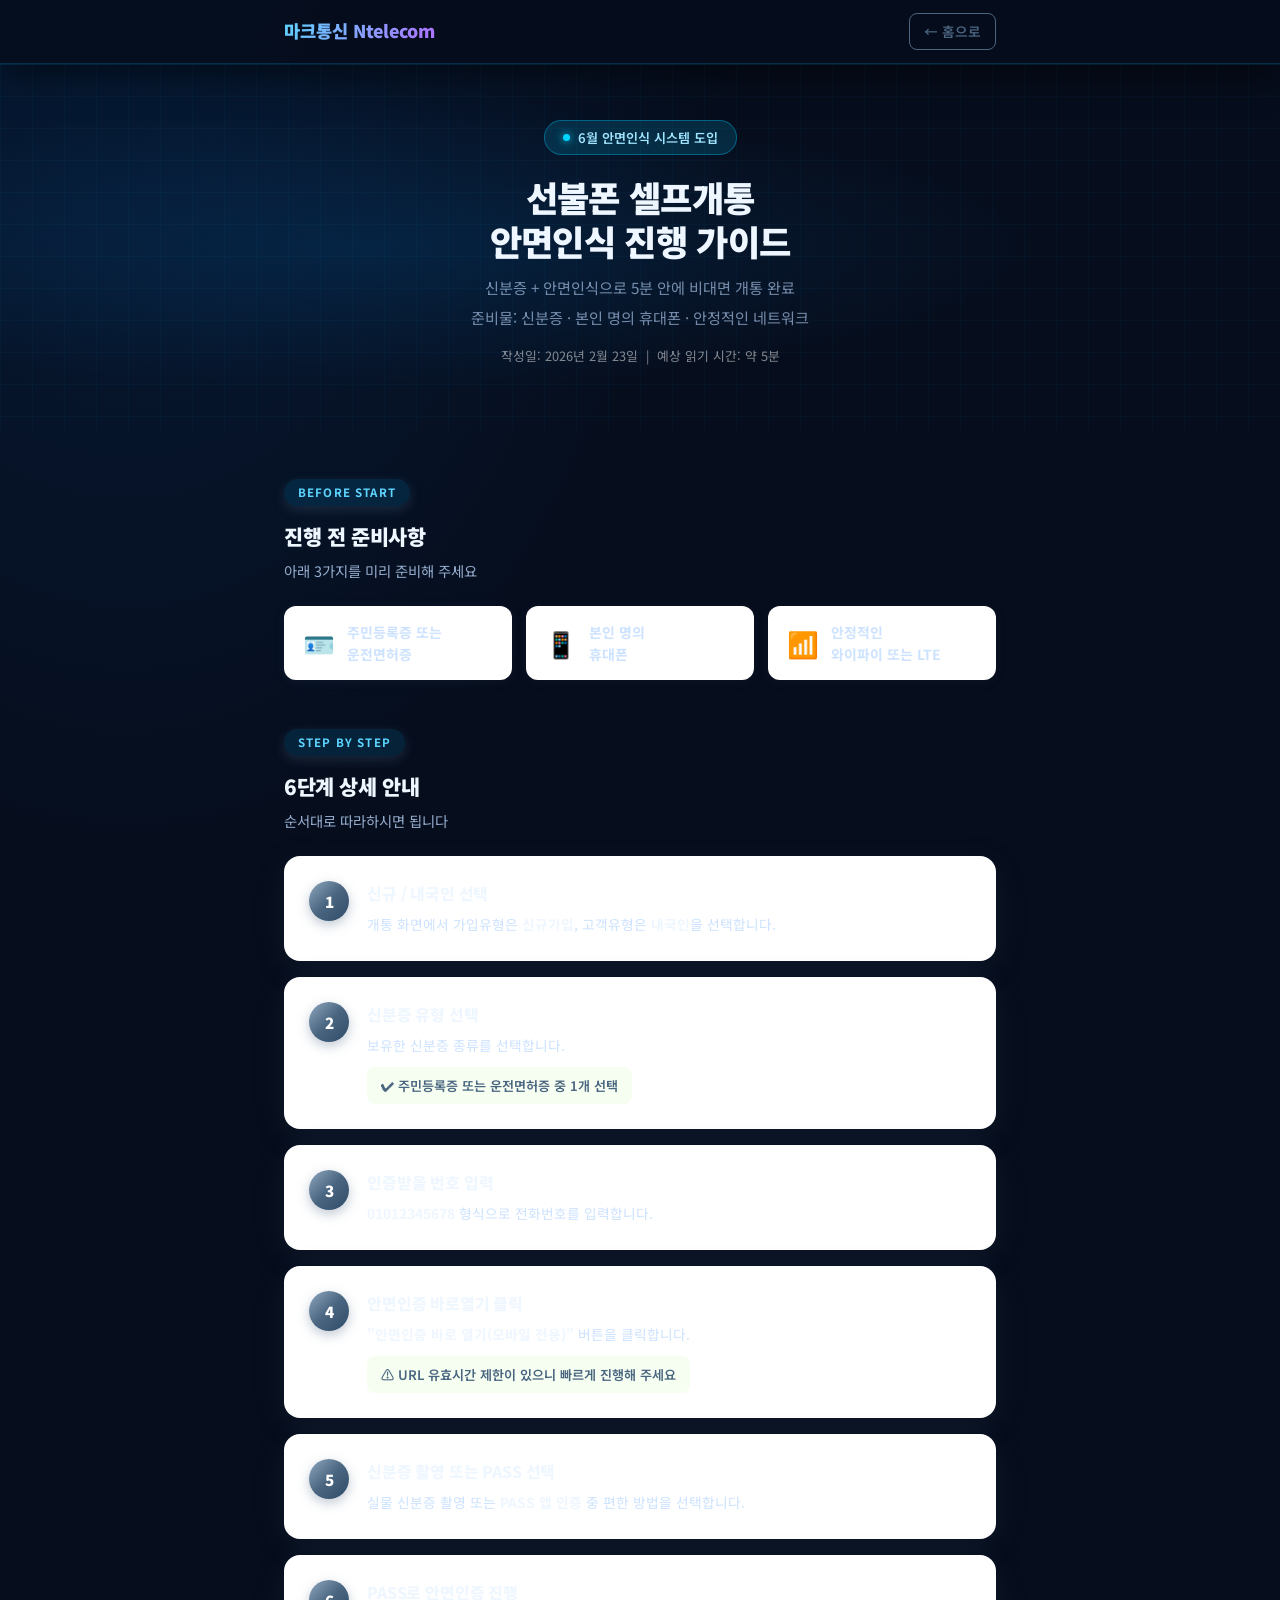
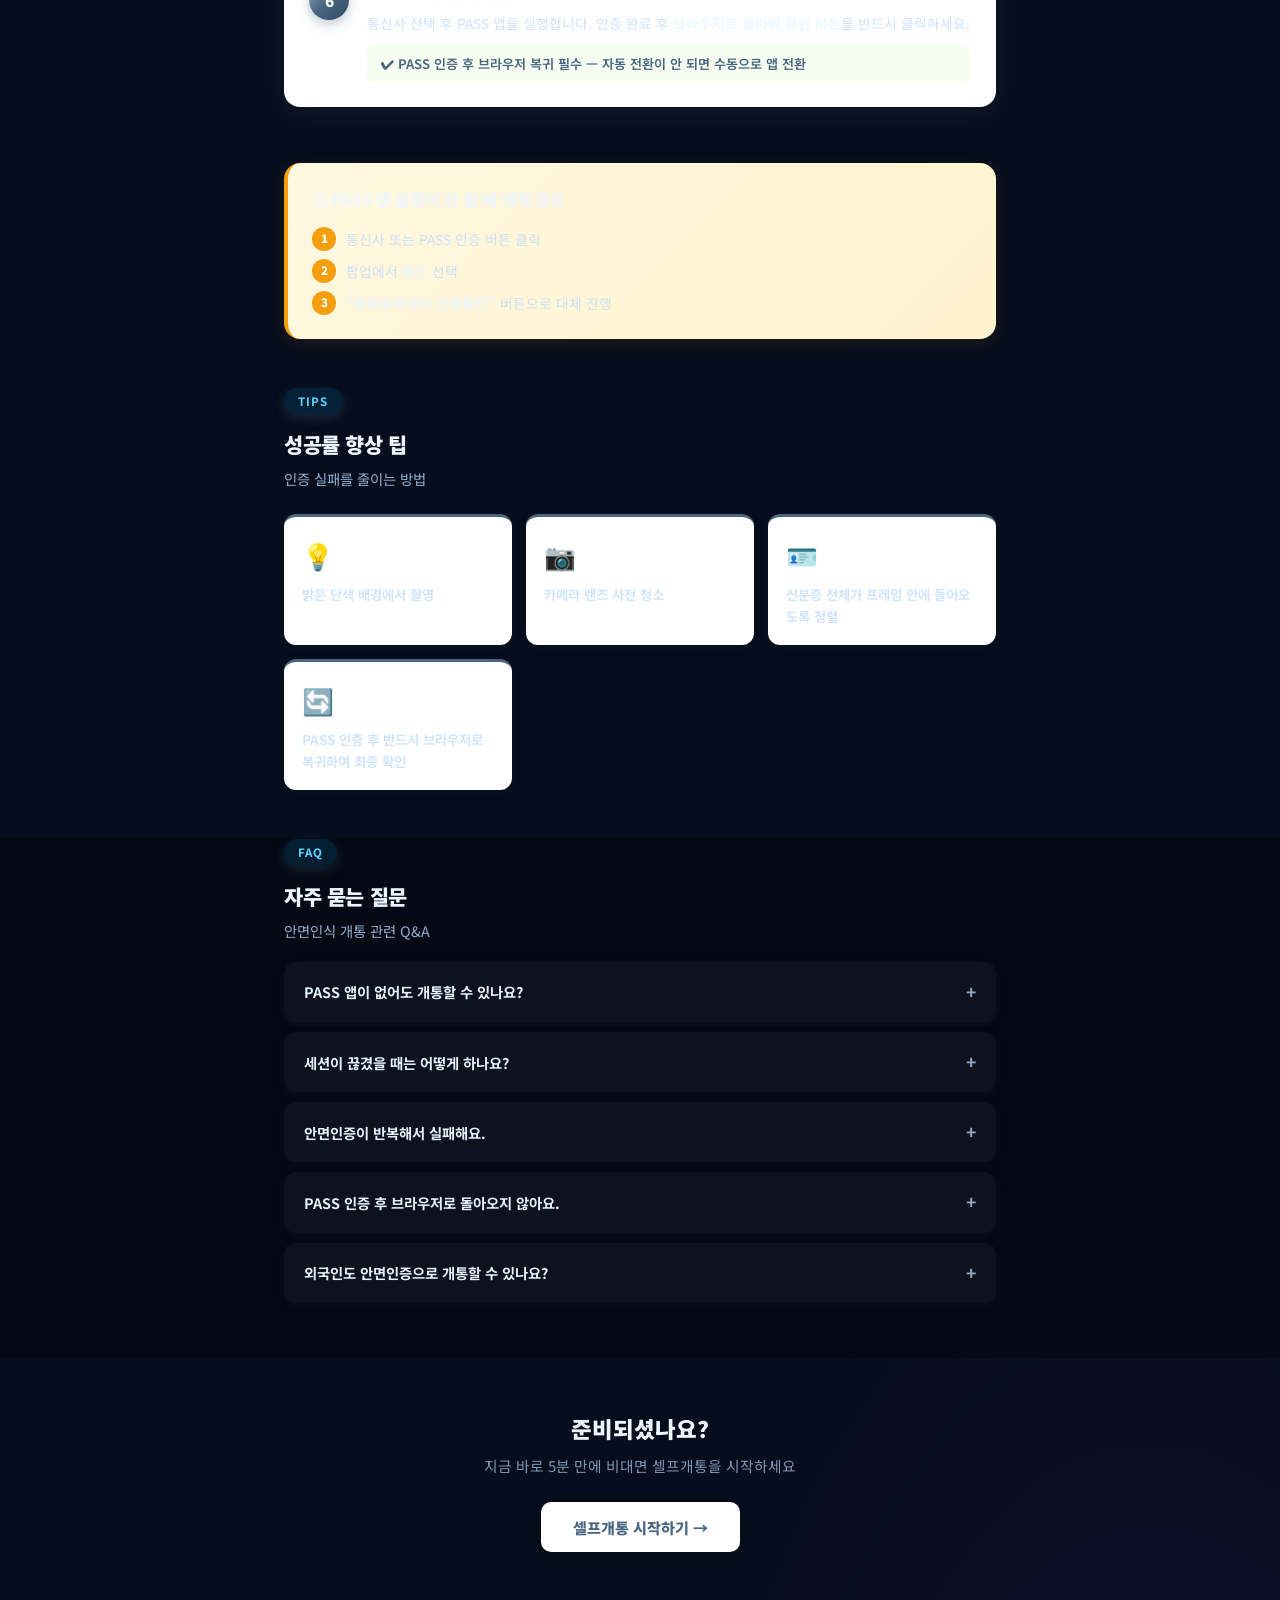
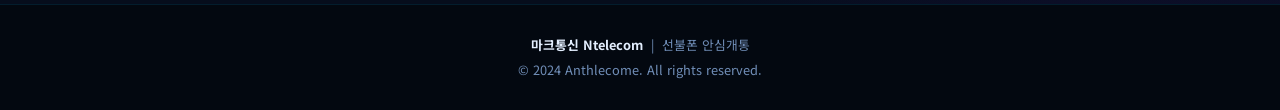
==== commit c44cdc81: "다크 테마 안정화: body::after 렌더링 이슈 수정" ====
--- a/face-auth.html
+++ b/face-auth.html
@@ -596,13 +596,8 @@
   color: #E4EFFF !important;
 }
 
-/* 도트 그리드 패턴 오버레이 */
-body::after {
-  content:''; position:fixed; inset:0; pointer-events:none; z-index:0;
-  background: radial-gradient(circle, rgba(0,200,255,.055) 1px, transparent 1px);
-  background-size: 36px 36px;
-}
-body > * { position:relative; z-index:1; }
+/* 도트 그리드: 히어로 배경에만 적용 */
+.hero { isolation: isolate; }
 
 /* 헤더 — 다크 글래스 */
 header {
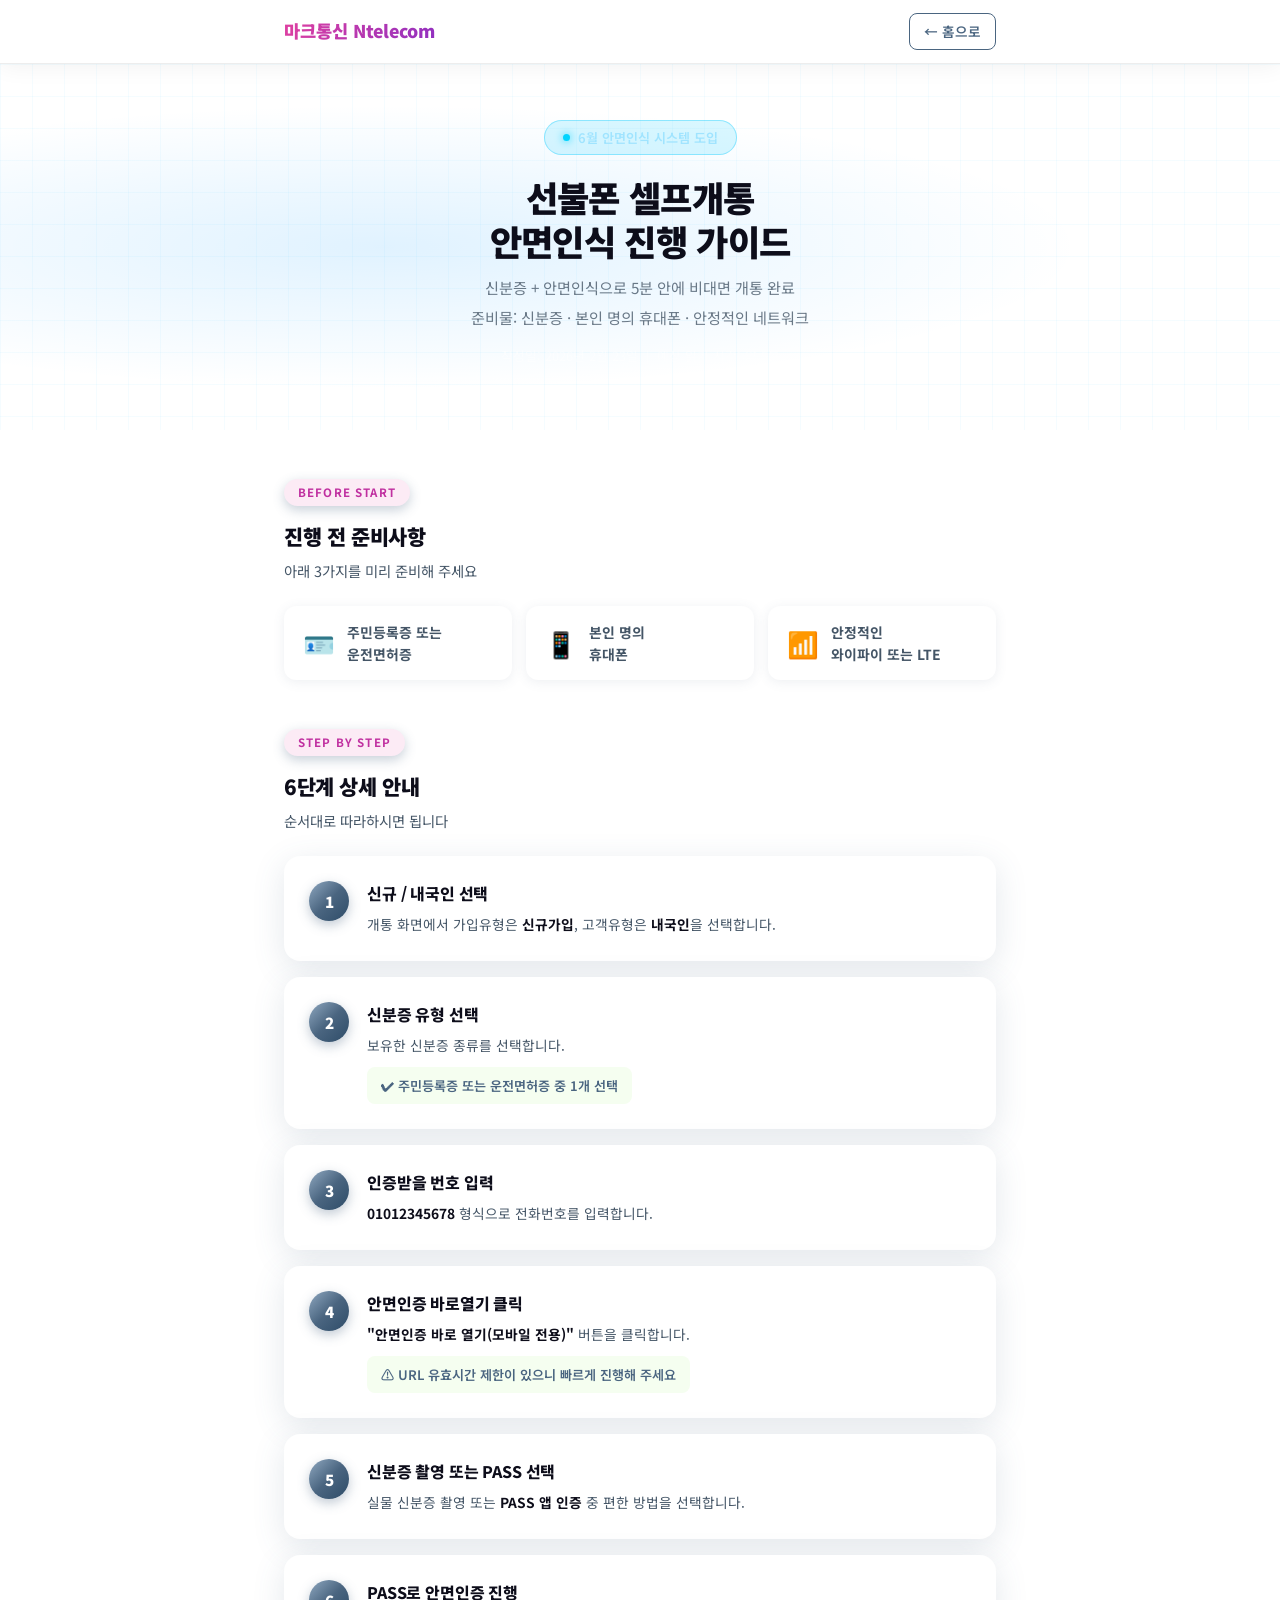
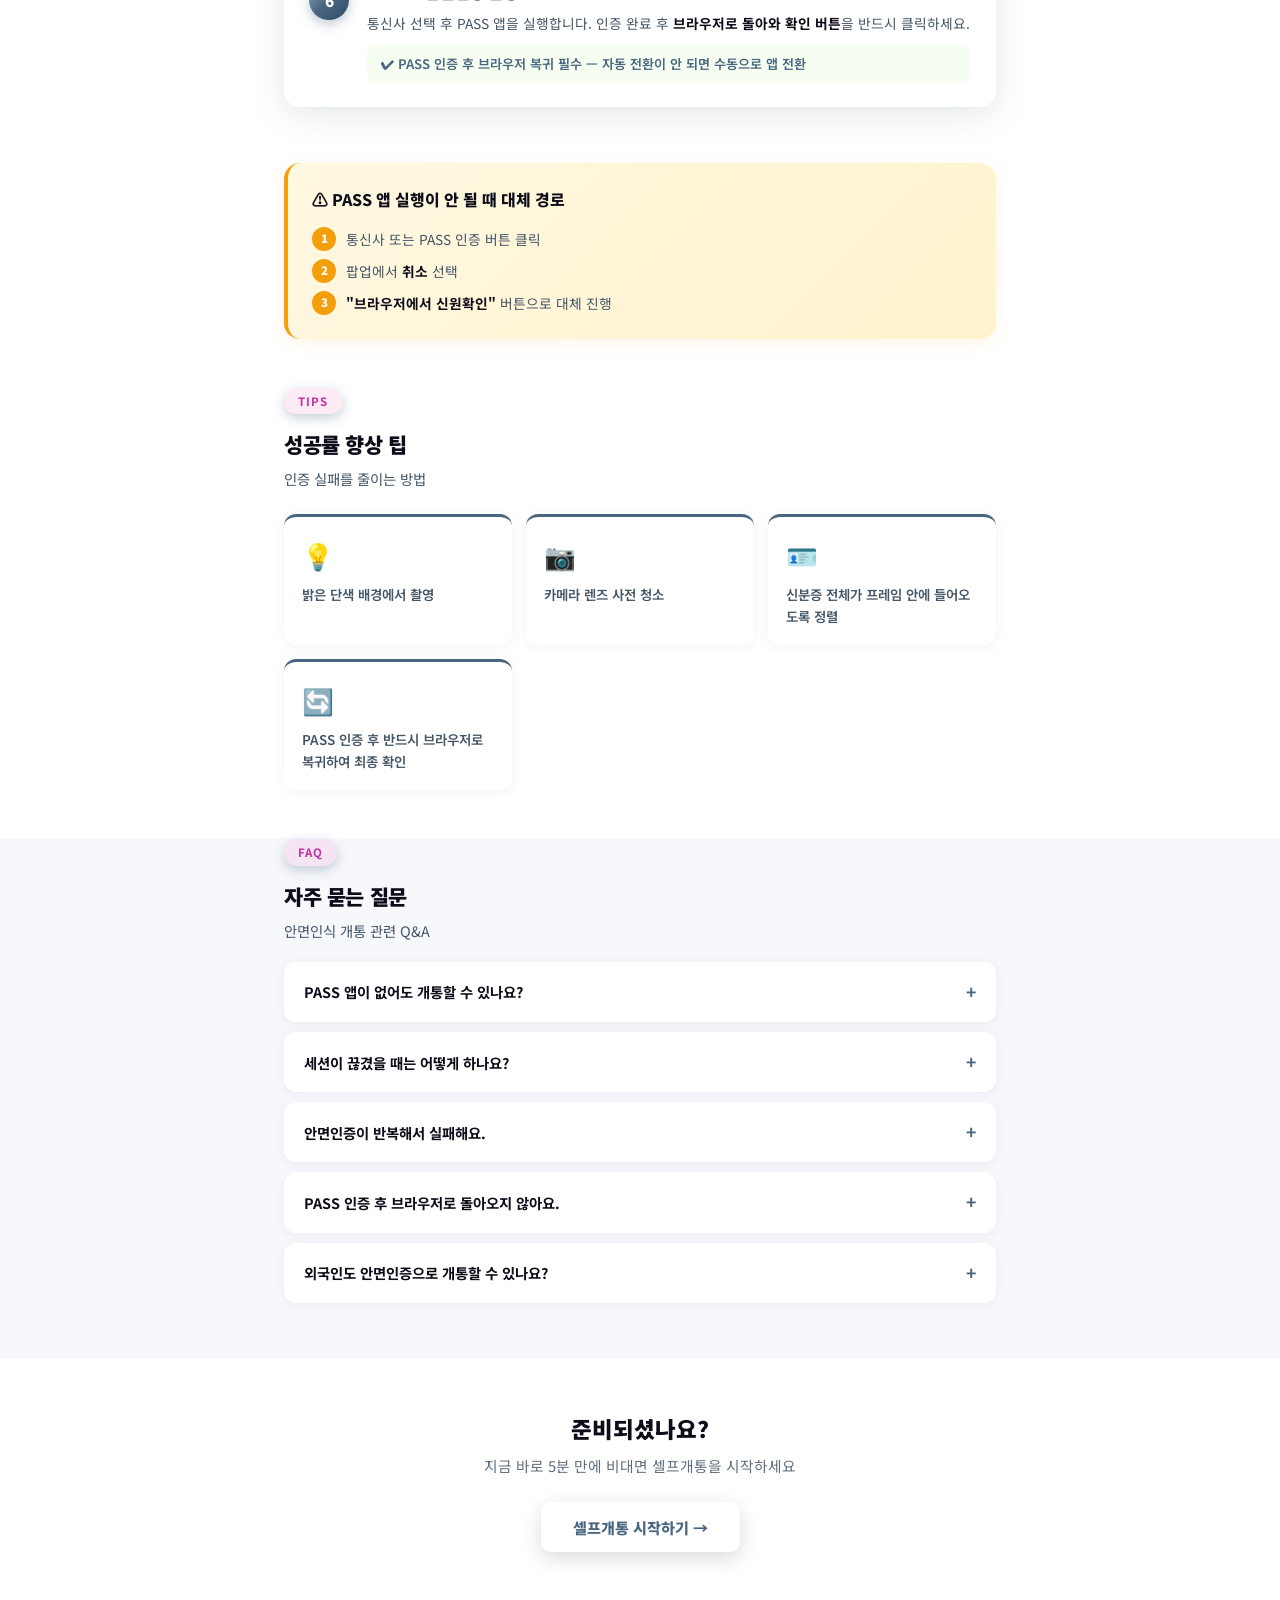
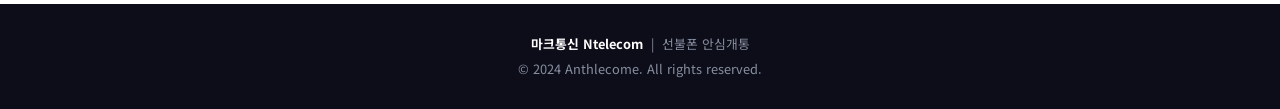
==== commit dcab77e1: "테마: Tavus 스타일 핑크/퍼플 글로우 + 화이트 배경 적용 - 히어로: 핑크/퍼플 방사형 그라데이션 글로우 (#fafafa 베이스) - 바디: 클린 화이트 (#ffffff) " ====
--- a/face-auth.html
+++ b/face-auth.html
@@ -582,222 +582,142 @@
 
 <style>
 /* ══════════════════════════════════════════
-   DARK TECH THEME — Digital Twin API Style
-   딥 네이비 + 일렉트릭 시안 + 퍼플 글로우
+   TAVUS STYLE — Pink Gradient Glow + White
+   핑크/퍼플 글로우 히어로 + 클린 화이트
 ══════════════════════════════════════════ */
-html { background: #060D1C !important; }
-
-/* 배경: 딥 다크 + 미묘한 방사형 빛 */
-body {
-  background:
-    radial-gradient(ellipse 90% 60% at 10% -5%, rgba(0,130,255,.13) 0%, transparent 55%),
-    radial-gradient(ellipse 70% 50% at 90% 110%, rgba(110,30,230,.1) 0%, transparent 55%),
-    #060D1C !important;
-  color: #E4EFFF !important;
-}
-
-/* 도트 그리드: 히어로 배경에만 적용 */
-.hero { isolation: isolate; }
-
-/* 헤더 — 다크 글래스 */
+
+html { background: #ffffff !important; }
+body { background: #ffffff !important; color: #111122 !important; }
+
+/* ── 헤더: 클린 화이트 글래스 ── */
 header {
-  background: rgba(6,13,28,.88) !important;
-  border-bottom: 1px solid rgba(0,180,255,.2) !important;
-  box-shadow: 0 1px 0 rgba(0,180,255,.1), 0 8px 40px rgba(0,0,0,.6) !important;
-  backdrop-filter: blur(28px) !important; -webkit-backdrop-filter: blur(28px) !important;
-}
-
-/* 로고 그라데이션 */
+  background: rgba(255,255,255,.96) !important;
+  border-bottom: 1px solid rgba(0,0,0,.07) !important;
+  box-shadow: 0 2px 24px rgba(0,0,0,.06) !important;
+  backdrop-filter: blur(20px) !important; -webkit-backdrop-filter: blur(20px) !important;
+}
 .logo {
-  background: linear-gradient(120deg, #5DD5FF 0%, #B06FFF 100%) !important;
-  -webkit-background-clip: text !important; -webkit-text-fill-color: transparent !important;
-  background-clip: text !important;
-}
-
-/* 네비 */
-nav a { color: rgba(200,225,255,.65) !important; }
-nav a:hover, nav a:hover * { color: #5DD5FF !important; -webkit-text-fill-color: #5DD5FF !important; }
-nav a.active { color: #5DD5FF !important; border-bottom-color: #5DD5FF !important; }
-
-/* 모바일 네비 */
-.mobile-nav-panel {
-  background: rgba(6,13,28,.97) !important;
-  border-bottom: 1px solid rgba(0,180,255,.2) !important;
-}
-.mobile-nav-panel a { color: rgba(200,225,255,.8) !important; }
-
-/* 히어로 */
+  background: linear-gradient(120deg,#E040A0 0%,#9030C0 100%) !important;
+  -webkit-background-clip: text !important; -webkit-text-fill-color: transparent !important; background-clip: text !important;
+}
+nav a { color: #334155 !important; }
+nav a:hover { color: #E040A0 !important; -webkit-text-fill-color: #E040A0 !important; }
+nav a.active { color: #E040A0 !important; border-bottom-color: #E040A0 !important; }
+.mobile-nav-panel { background: rgba(255,255,255,.98) !important; border-bottom: 1px solid rgba(0,0,0,.07) !important; }
+.mobile-nav-panel a { color: #334155 !important; }
+
+/* ── 히어로: 핑크/퍼플 방사형 글로우 ── */
 .hero {
   background:
-    radial-gradient(ellipse 100% 90% at 50% -10%, rgba(0,120,240,.18) 0%, transparent 60%),
-    radial-gradient(ellipse 70% 60% at 5% 100%, rgba(100,20,220,.13) 0%, transparent 55%),
-    linear-gradient(160deg, #0B1830 0%, #080F20 55%, #050C18 100%) !important;
-  box-shadow: 0 40px 100px rgba(0,0,0,.7) !important;
-}
-.hero::before {
-  background:
-    radial-gradient(circle at 20% 40%, rgba(0,150,255,.1) 0%, transparent 45%),
-    radial-gradient(circle at 80% 20%, rgba(120,40,240,.08) 0%, transparent 45%) !important;
-}
-.hero::after { background: linear-gradient(to bottom right, transparent 49%, #060D1C 50%) !important; }
-.hero h1, .hero-tagline, .hero-question {
-  color: #F0F8FF !important; -webkit-text-fill-color: #F0F8FF !important;
-}
-.hero h1 em { color: #5DD5FF !important; -webkit-text-fill-color: #5DD5FF !important; }
-.hero-sub, .hero p { color: rgba(180,215,255,.75) !important; -webkit-text-fill-color: rgba(180,215,255,.75) !important; }
+    radial-gradient(ellipse 140% 100% at 50% -20%, rgba(210,50,180,.22) 0%, rgba(230,90,200,.16) 22%, rgba(255,160,220,.08) 48%, transparent 68%),
+    radial-gradient(ellipse 80% 55% at 10% 110%,  rgba(150,30,220,.1) 0%, transparent 55%),
+    radial-gradient(ellipse 70% 50% at 90% 110%,  rgba(220,40,160,.07) 0%, transparent 50%),
+    #fafafa !important;
+  color: #0D0D1A !important;
+  box-shadow: none !important;
+}
+.hero::before { background: none !important; }
+.hero::after  { background: linear-gradient(to bottom right, transparent 49%, #ffffff 50%) !important; }
+.hero h1, .hero-tagline, .hero-question { color: #0D0D1A !important; -webkit-text-fill-color: #0D0D1A !important; }
+.hero h1 em  { color: #E040A0 !important; -webkit-text-fill-color: #E040A0 !important; }
+.hero-sub, .hero p { color: #445566 !important; -webkit-text-fill-color: #445566 !important; }
 .hero-eyebrow, .hero-tag {
-  background: rgba(0,180,255,.12) !important;
-  border-color: rgba(0,180,255,.35) !important;
-  color: #5DD5FF !important; -webkit-text-fill-color: #5DD5FF !important;
-}
-.hero-dot { background: #5DD5FF !important; box-shadow: 0 0 10px #5DD5FF !important; }
-
-/* 히어로 배지 */
-.hero-badge { background: rgba(255,255,255,.07) !important; border-color: rgba(255,255,255,.18) !important; }
-
-/* 카드 — 글래스모피즘 */
+  background: rgba(220,50,170,.1) !important; border-color: rgba(220,50,170,.3) !important;
+  color: #C030A0 !important; -webkit-text-fill-color: #C030A0 !important;
+}
+.hero-dot { background: #E040A0 !important; box-shadow: 0 0 10px rgba(224,64,160,.55) !important; }
+.hero-badge { background: rgba(0,0,0,.06) !important; border-color: rgba(0,0,0,.1) !important; }
+
+/* ── 카드: 클린 화이트 + 소프트 섀도우 ── */
 .cert-card, .action-card, .step-card, .plan-card,
-.guide-card, .usim-card, .faq-item, .feature-item,
-.service-card, .prep-item {
-  background: rgba(255,255,255,.045) !important;
-  border: 1px solid rgba(0,180,255,.2) !important;
-  backdrop-filter: blur(20px) !important; -webkit-backdrop-filter: blur(20px) !important;
-  box-shadow: 0 4px 32px rgba(0,0,0,.4), 0 1px 0 rgba(255,255,255,.07) inset !important;
-  color: #E4EFFF !important;
-  transition: transform .35s cubic-bezier(.34,1.56,.64,1), box-shadow .35s, border-color .3s !important;
-}
-.cert-card:hover, .action-card:hover, .step-card:hover, .plan-card:hover, .guide-card:hover {
-  background: rgba(0,160,255,.07) !important;
-  border-color: rgba(0,200,255,.45) !important;
-  box-shadow: 0 20px 60px rgba(0,0,0,.5), 0 0 50px rgba(0,180,255,.18) !important;
-  transform: translateY(-12px) scale(1.02) !important;
-}
-
-/* 텍스트 */
-h1,h2,h3,h4,h5,h6 { color: #EEF6FF !important; -webkit-text-fill-color: #EEF6FF !important; }
-p, li, span, td, label, small { color: rgba(190,218,255,.78) !important; }
-strong, b { color: #EEF6FF !important; -webkit-text-fill-color: #EEF6FF !important; }
-
-/* 섹션 배경 */
-.features-section, .faq-section { background: rgba(0,0,0,.3) !important; }
-section, .section-wrap, .prep-section, .process-section { background: transparent !important; }
-.step-box, .proc-box { background: rgba(255,255,255,.04) !important; border-color: rgba(0,180,255,.18) !important; }
-
-/* 섹션 라벨 */
-.section-label, .step-label, .badge-tag, .hero-eyebrow,
-.cert-type, .cert-subtitle { 
-  background: rgba(0,180,255,.12) !important;
-  border-color: rgba(0,180,255,.3) !important;
-  color: #5DD5FF !important; -webkit-text-fill-color: #5DD5FF !important;
-}
-.mark-badge { background: linear-gradient(135deg,rgba(0,160,255,.2),rgba(100,30,220,.2)) !important; }
-
-/* 메인 버튼 — 시안→퍼플 글로우 */
+.guide-card, .usim-card, .faq-item, .feature-item, .service-card, .prep-item {
+  background: #ffffff !important;
+  border: 1px solid rgba(0,0,0,.08) !important;
+  backdrop-filter: none !important; -webkit-backdrop-filter: none !important;
+  box-shadow: 0 2px 16px rgba(0,0,0,.07), 0 1px 0 rgba(255,255,255,.9) inset !important;
+  color: #111122 !important;
+}
+.cert-card:hover, .action-card:hover, .step-card:hover,
+.plan-card:hover, .guide-card:hover {
+  background: #ffffff !important;
+  border-color: rgba(224,64,160,.28) !important;
+  box-shadow: 0 16px 48px rgba(0,0,0,.1), 0 0 0 1px rgba(224,64,160,.18) !important;
+  transform: translateY(-10px) scale(1.015) !important;
+}
+
+/* ── 텍스트 복원 ── */
+h1,h2,h3,h4,h5,h6 { color: #0D0D1A !important; -webkit-text-fill-color: #0D0D1A !important; }
+p, li, span, td, label, small { color: #445566 !important; }
+strong, b { color: #0D0D1A !important; -webkit-text-fill-color: #0D0D1A !important; }
+
+/* ── 섹션 배경 ── */
+section, .section-wrap, .prep-section, .process-section,
+.step-box, .proc-box { background: #ffffff !important; border-color: rgba(0,0,0,.07) !important; }
+.features-section, .faq-section { background: #f7f8fc !important; }
+
+/* ── 섹션 라벨: 핑크 ── */
+.section-label, .step-label, .badge-tag, .cert-type, .mark-badge {
+  background: rgba(224,64,160,.1) !important; border-color: rgba(224,64,160,.25) !important;
+  color: #C030A0 !important; -webkit-text-fill-color: #C030A0 !important;
+}
+
+/* ── 버튼: 핑크→퍼플 ── */
 .cert-btn, .btn-hero-main, .prep-usim-btn, .proc-btn {
-  background: linear-gradient(135deg, #0090CC 0%, #5B20C0 100%) !important;
+  background: linear-gradient(135deg,#E040A0 0%,#9030C0 100%) !important;
   color: #fff !important; -webkit-text-fill-color: #fff !important;
-  box-shadow: 0 4px 20px rgba(0,130,200,.4), 0 1px 0 rgba(255,255,255,.18) inset, 0 -3px 0 rgba(0,0,0,.25) inset !important;
+  box-shadow: 0 4px 18px rgba(224,64,160,.38), 0 1px 0 rgba(255,255,255,.22) inset, 0 -3px 0 rgba(0,0,0,.18) inset !important;
 }
 .cert-btn:hover, .btn-hero-main:hover {
-  box-shadow: 0 10px 40px rgba(0,130,200,.6), 0 0 60px rgba(80,30,200,.3) !important;
-}
-.btn-hero-sub {
-  background: rgba(255,255,255,.09) !important;
-  border-color: rgba(255,255,255,.28) !important;
-  color: #fff !important; -webkit-text-fill-color: #fff !important;
-}
-
-/* 즉시개통 골드 유지 */
-.nav-cta {
-  background: linear-gradient(135deg,#F7DC6F 0%,#D4A843 50%,#B8892A 100%) !important;
-  color: #2c1800 !important; -webkit-text-fill-color: #2c1800 !important;
-}
-.mobile-nav-cta {
-  background: linear-gradient(135deg,#F7DC6F,#D4A843) !important;
-  color: #2c1800 !important; -webkit-text-fill-color: #2c1800 !important;
-}
-
-/* 가이드 바 */
-.guide-bar, [class*="guide-btn"] {
-  background: rgba(255,255,255,.07) !important;
-  border-color: rgba(0,180,255,.2) !important;
-  color: rgba(190,218,255,.8) !important;
-}
-
-/* FAQ */
-details {
-  background: rgba(255,255,255,.035) !important;
-  border-color: rgba(0,180,255,.18) !important;
-}
-details summary { color: #E4EFFF !important; }
-details[open] { background: rgba(0,160,255,.06) !important; }
-details summary::after, details summary + * { color: rgba(190,218,255,.75) !important; }
-
-/* 탭 (plans) */
-.net-tab:not(.active), .plan-net-tab:not(.active) {
-  background: rgba(255,255,255,.06) !important;
-  color: rgba(180,210,255,.55) !important; box-shadow: none !important;
-}
-.net-tab.active.kt, .plan-net-tab.active.kt {
-  background: linear-gradient(135deg,#0090CC,#5B20C0) !important;
-  box-shadow: 0 0 24px rgba(0,144,204,.5) !important;
-}
-.net-tab:not(.active):hover { background: rgba(0,180,255,.1) !important; color: #5DD5FF !important; }
-
-/* 요금제 카드 */
-.plan-card.kt-card { border-top-color: #0090CC !important; }
-.plan-card.popular { box-shadow: 0 4px 24px rgba(0,144,204,.3), 0 0 0 1px rgba(0,180,255,.4) !important; }
-.pc-name, .pc-price { color: #EEF6FF !important; -webkit-text-fill-color: #EEF6FF !important; }
-.kt-badge-sm { background: rgba(0,144,204,.2) !important; color: #5DD5FF !important; }
-.pc-spec-val b { color: #EEF6FF !important; -webkit-text-fill-color: #EEF6FF !important; }
-
-/* 모달 */
-.video-modal, .plan-compare-modal, .usim-modal {
-  background: rgba(8,15,30,.95) !important;
-  border: 1px solid rgba(0,180,255,.2) !important;
-}
-.video-modal-header {
-  background: linear-gradient(135deg,#0090CC,#5B20C0) !important;
-}
-.video-modal-footer { background: rgba(255,255,255,.04) !important; color: rgba(180,210,255,.6) !important; }
-
-/* 푸터 */
-footer, .site-footer {
-  background: #030810 !important;
-  border-top: 1px solid rgba(0,180,255,.12) !important;
-  color: rgba(160,200,255,.6) !important;
-}
-footer a, footer p, footer span, footer strong { color: rgba(160,200,255,.7) !important; -webkit-text-fill-color: rgba(160,200,255,.7) !important; }
-footer strong { color: #E4EFFF !important; -webkit-text-fill-color: #E4EFFF !important; }
-
-/* 플로팅 버튼 */
-.float-kakao, .chat-float {
-  background: linear-gradient(135deg,#0090CC,#5B20C0) !important;
-  box-shadow: 0 4px 20px rgba(0,130,200,.5) !important;
-}
-
-/* 인풋 */
-input, select, textarea {
-  background: rgba(255,255,255,.07) !important;
-  border-color: rgba(0,180,255,.25) !important;
-  color: #EEF6FF !important;
-}
-
-/* 스크롤바 */
-::-webkit-scrollbar-track { background: #040810 !important; }
-::-webkit-scrollbar-thumb { background: linear-gradient(180deg,#0090CC,#5B20C0) !important; box-shadow: 0 0 8px rgba(0,144,204,.6) !important; }
-
-/* 유심 정보 표 */
-.usim-info-table tbody tr {
-  background: rgba(255,255,255,.04) !important;
-  border-color: rgba(0,180,255,.18) !important;
-}
-.usim-info-table tbody td:nth-child(1) {
-  background: linear-gradient(135deg,#0090CC,#5B20C0) !important;
-}
-
-/* 체크마크 / 아이콘 */
-.check-icon, .cert-check { background: rgba(0,180,255,.15) !important; }
+  box-shadow: 0 10px 36px rgba(224,64,160,.55) !important; transform: translateY(-4px) !important;
+}
+.cert-btn:active, .btn-hero-main:active { transform: translateY(2px) !important; }
+.btn-hero-sub { background: rgba(0,0,0,.07) !important; border-color: rgba(0,0,0,.18) !important; color: #0D0D1A !important; -webkit-text-fill-color: #0D0D1A !important; }
+
+/* ── 즉시개통 골드 유지 ── */
+.nav-cta { background: linear-gradient(135deg,#F7DC6F 0%,#D4A843 50%,#B8892A 100%) !important; color: #2c1800 !important; -webkit-text-fill-color: #2c1800 !important; }
+.mobile-nav-cta { background: linear-gradient(135deg,#F7DC6F,#D4A843) !important; color: #2c1800 !important; -webkit-text-fill-color: #2c1800 !important; }
+
+/* ── FAQ ── */
+details { background: #ffffff !important; border-color: rgba(0,0,0,.08) !important; }
+details summary { color: #0D0D1A !important; }
+details[open] { background: #fdf5ff !important; }
+
+/* ── 탭 ── */
+.net-tab:not(.active), .plan-net-tab:not(.active) { background: #f0f2f8 !important; color: #556070 !important; box-shadow:none !important; }
+.net-tab.active.kt, .plan-net-tab.active.kt { background: linear-gradient(135deg,#E040A0,#9030C0) !important; box-shadow: 0 4px 16px rgba(224,64,160,.45) !important; }
+.net-tab:not(.active):hover { background: rgba(224,64,160,.08) !important; color: #C030A0 !important; }
+.plan-card.kt-card { border-top-color: #E040A0 !important; }
+.plan-card.popular { box-shadow: 0 4px 24px rgba(224,64,160,.2), 0 0 0 1px rgba(224,64,160,.3) !important; }
+.pc-name, .pc-price { color: #0D0D1A !important; -webkit-text-fill-color: #0D0D1A !important; }
+.kt-badge-sm { background: rgba(224,64,160,.1) !important; color: #C030A0 !important; }
+.hl-kt .pc-spec-val b { color: #C030A0 !important; -webkit-text-fill-color: #C030A0 !important; }
+
+/* ── 모달 ── */
+.video-modal { background: #ffffff !important; border: 1px solid rgba(0,0,0,.1) !important; }
+.video-modal-header { background: linear-gradient(135deg,#E040A0,#9030C0) !important; }
+.video-modal-footer { background: #f7f8fc !important; color: #556070 !important; }
+
+/* ── 푸터: Tavus처럼 다크 유지 ── */
+footer, .site-footer { background: #0D0D1A !important; border-top: none !important; }
+footer a, footer p, footer span { color: rgba(200,212,230,.65) !important; -webkit-text-fill-color: rgba(200,212,230,.65) !important; }
+footer strong { color: #ffffff !important; -webkit-text-fill-color: #ffffff !important; }
+
+/* ── 플로팅 버튼 ── */
+.float-kakao, .chat-float { background: linear-gradient(135deg,#E040A0,#9030C0) !important; box-shadow: 0 4px 20px rgba(224,64,160,.45) !important; }
+
+/* ── 인풋 ── */
+input, select, textarea { background: #ffffff !important; border-color: rgba(0,0,0,.15) !important; color: #0D0D1A !important; }
+
+/* ── 스크롤바 ── */
+::-webkit-scrollbar-track { background: #f4f6fb !important; }
+::-webkit-scrollbar-thumb { background: linear-gradient(180deg,#E040A0,#9030C0) !important; box-shadow:none !important; }
+
+/* ── 유심 표 ── */
+.usim-info-table tbody tr { background: #ffffff !important; border-color: rgba(0,0,0,.08) !important; }
+.usim-info-table tbody td:nth-child(1) { background: linear-gradient(135deg,#E040A0,#9030C0) !important; }
+
+/* ── 가이드 바 ── */
+.guide-bar { background: #f0f2f8 !important; border-color: rgba(0,0,0,.07) !important; color: #334155 !important; }
 </style>
 </body>
 </html>
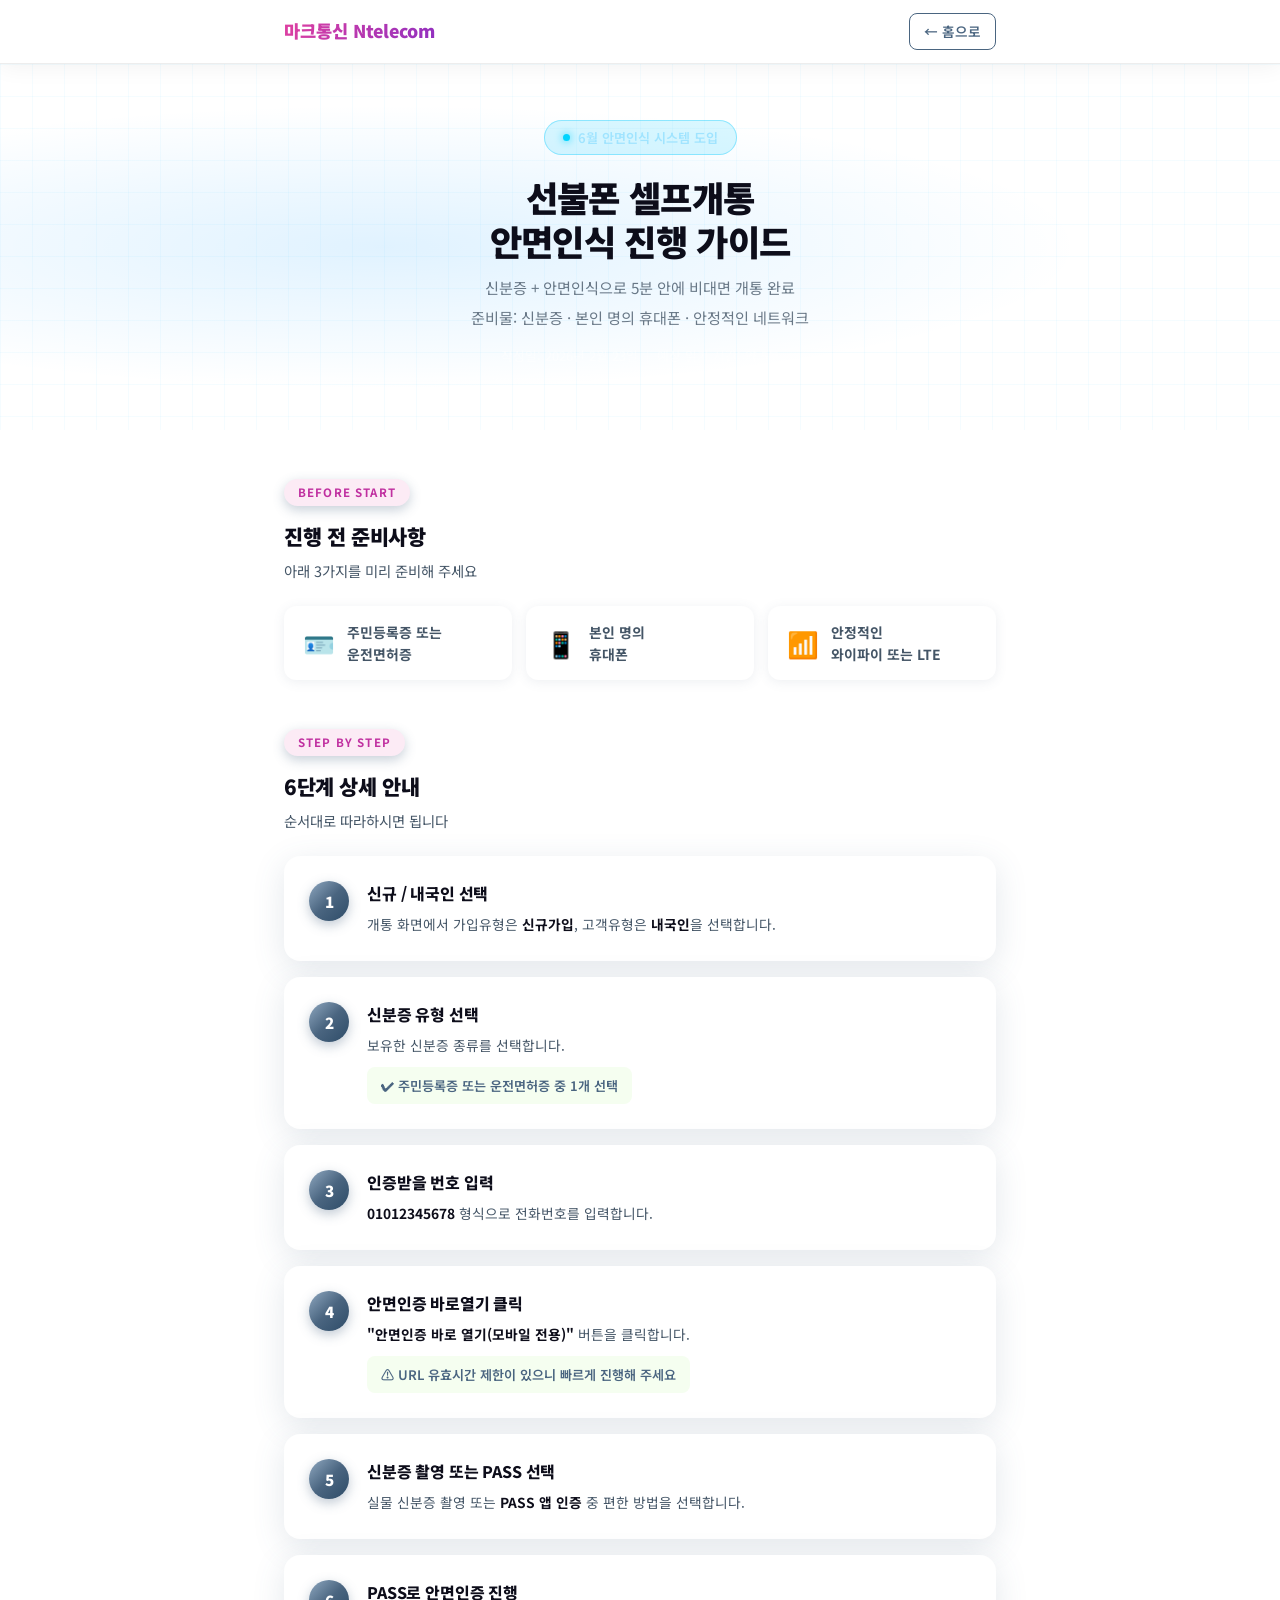
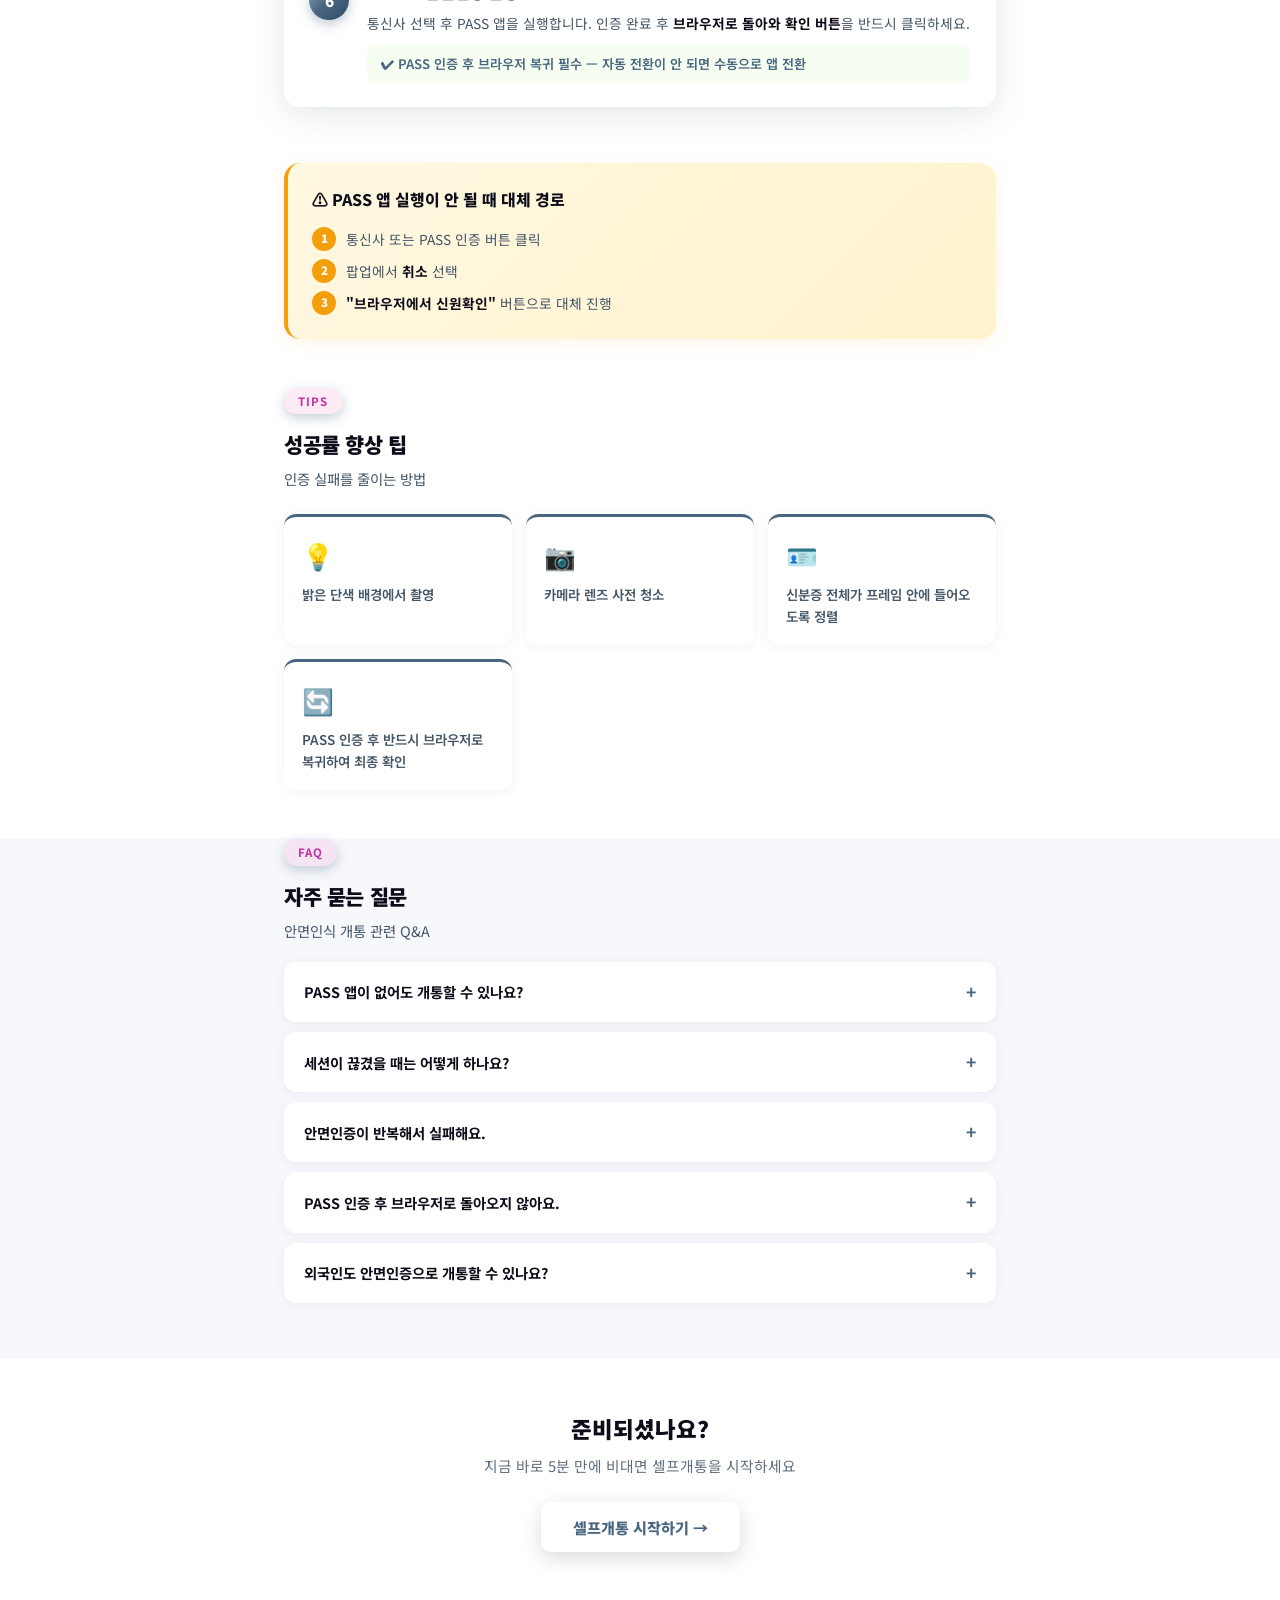
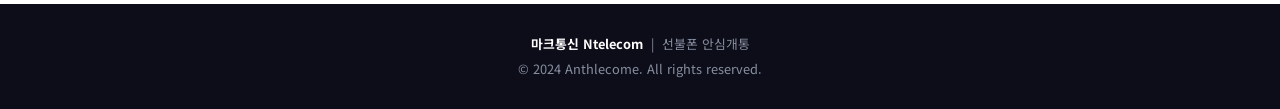
==== commit c72892ae: "UI: 아이콘/버튼 가시성 수정 + 문의 아이콘 노란색 - 셀프개통 시작하기 버튼 → 핑크/퍼플 그라데이션으로 명확히 - 1:1 문의하기 버튼 → 다크 버튼 + 흰 텍스트 (흰 배" ====
--- a/face-auth.html
+++ b/face-auth.html
@@ -719,5 +719,105 @@
 /* ── 가이드 바 ── */
 .guide-bar { background: #f0f2f8 !important; border-color: rgba(0,0,0,.07) !important; color: #334155 !important; }
 </style>
+<style>
+/* ════════════════════════════════════════
+   ICON & BUTTON VISIBILITY FIX
+   아이콘/버튼 가시성 수정
+════════════════════════════════════════ */
+
+/* ── 셀프개통 시작하기 버튼 → 핑크 그라데이션 ── */
+.btn-white, .btn-hero-main, a.btn-white {
+  background: linear-gradient(135deg,#E040A0 0%,#9030C0 100%) !important;
+  color: #ffffff !important;
+  -webkit-text-fill-color: #ffffff !important;
+  box-shadow: 0 4px 20px rgba(224,64,160,.4), 0 1px 0 rgba(255,255,255,.22) inset !important;
+  border: none !important;
+}
+.btn-white:hover, .btn-hero-main:hover {
+  box-shadow: 0 10px 36px rgba(224,64,160,.58) !important;
+  transform: translateY(-3px) !important;
+}
+
+/* ── 1:1 문의하기 버튼 (btn-outline / btn-hero-sub) → 다크 버튼 ── */
+.btn-outline, .btn-hero-sub, a.btn-outline {
+  background: #0D0D1A !important;
+  color: #ffffff !important;
+  -webkit-text-fill-color: #ffffff !important;
+  border: 1.5px solid rgba(255,255,255,.12) !important;
+  box-shadow: 0 4px 16px rgba(0,0,0,.22) !important;
+  backdrop-filter: none !important;
+}
+.btn-outline:hover, .btn-hero-sub:hover {
+  background: #1a1a30 !important;
+  box-shadow: 0 8px 28px rgba(0,0,0,.3) !important;
+  transform: translateY(-2px) !important;
+  color: #ffffff !important;
+  -webkit-text-fill-color: #ffffff !important;
+}
+
+/* ── 이모지 아이콘 컨테이너 : webkit-text-fill-color 초기화 ── */
+.proc-icon, .nf-icon, .gprep-icon,
+.cert-icon-wrap, .action-icon, .guide-step-icon,
+.step-icon, .feat-card .icon, .prep-item .icon,
+.icon, .usim-icon, .plan-icon, .news-icon {
+  -webkit-text-fill-color: initial !important;
+  color: initial !important;
+  background-clip: unset !important;
+  -webkit-background-clip: unset !important;
+}
+
+/* ── 💬 문의 플로팅 버튼 → 노란색 ── */
+.kakao-float, .chat-float, .float-kakao {
+  background: linear-gradient(135deg,#FFD600 0%,#FFA800 100%) !important;
+  color: #1A1000 !important;
+  -webkit-text-fill-color: #1A1000 !important;
+  box-shadow: 0 4px 20px rgba(255,180,0,.5) !important;
+  border: none !important;
+}
+.kakao-float:hover, .chat-float:hover, .float-kakao:hover {
+  box-shadow: 0 8px 32px rgba(255,180,0,.65) !important;
+  transform: scale(1.1) !important;
+}
+
+/* ── action-icon 💬 (index.html) → 노란 배경 ── */
+.action-icon {
+  background: #EEF2FF !important;
+}
+.action-card:nth-child(3) .action-icon,
+.action-icon[style*="FFF9C4"],
+.action-icon[style*="fff9"] {
+  background: linear-gradient(135deg,#FFD600 0%,#FFC000 100%) !important;
+  box-shadow: 0 4px 16px rgba(255,200,0,.35) !important;
+}
+
+/* ── proc-icon 배경 원 ── */
+.proc-icon {
+  font-size: 1.8rem !important;
+  line-height: 1 !important;
+  filter: drop-shadow(0 2px 6px rgba(0,0,0,.15)) !important;
+}
+
+/* ── cert-icon-wrap 배경 ── */
+.cert-icon-wrap {
+  -webkit-text-fill-color: initial !important;
+  color: initial !important;
+  filter: drop-shadow(0 2px 8px rgba(0,0,0,.12)) !important;
+}
+
+/* ── 카카오 문의하기 버튼 (footer etc) ── */
+.footer-kakao, .proc-kakao-btn {
+  background: linear-gradient(135deg,#FFD600 0%,#FFA800 100%) !important;
+  color: #1A1000 !important;
+  -webkit-text-fill-color: #1A1000 !important;
+}
+
+/* ── 플로팅 카카오 문의 연결 버튼 ── */
+a[href*="kakao"][class*="float"],
+a[href*="kakao"][class*="chat"] {
+  background: linear-gradient(135deg,#FFD600 0%,#FFA800 100%) !important;
+  color: #1A1000 !important;
+  -webkit-text-fill-color: #1A1000 !important;
+}
+</style>
 </body>
 </html>
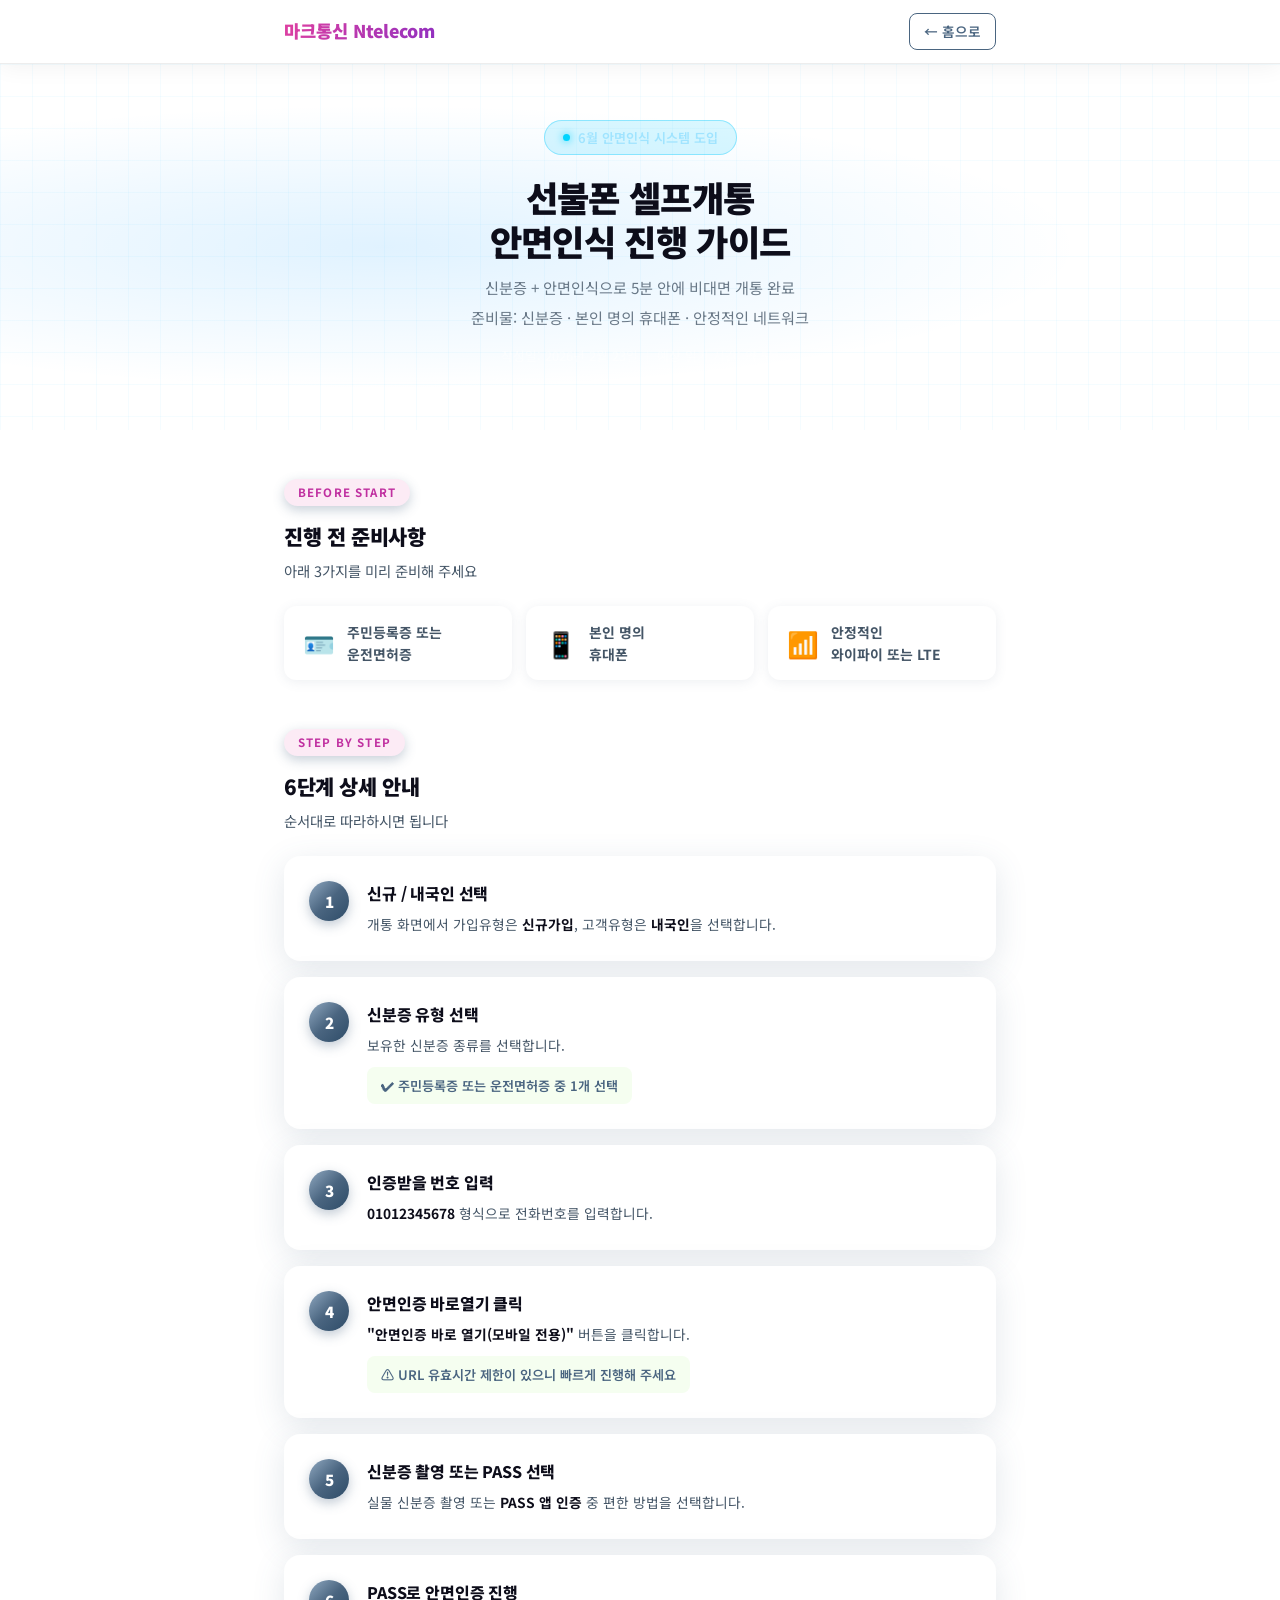
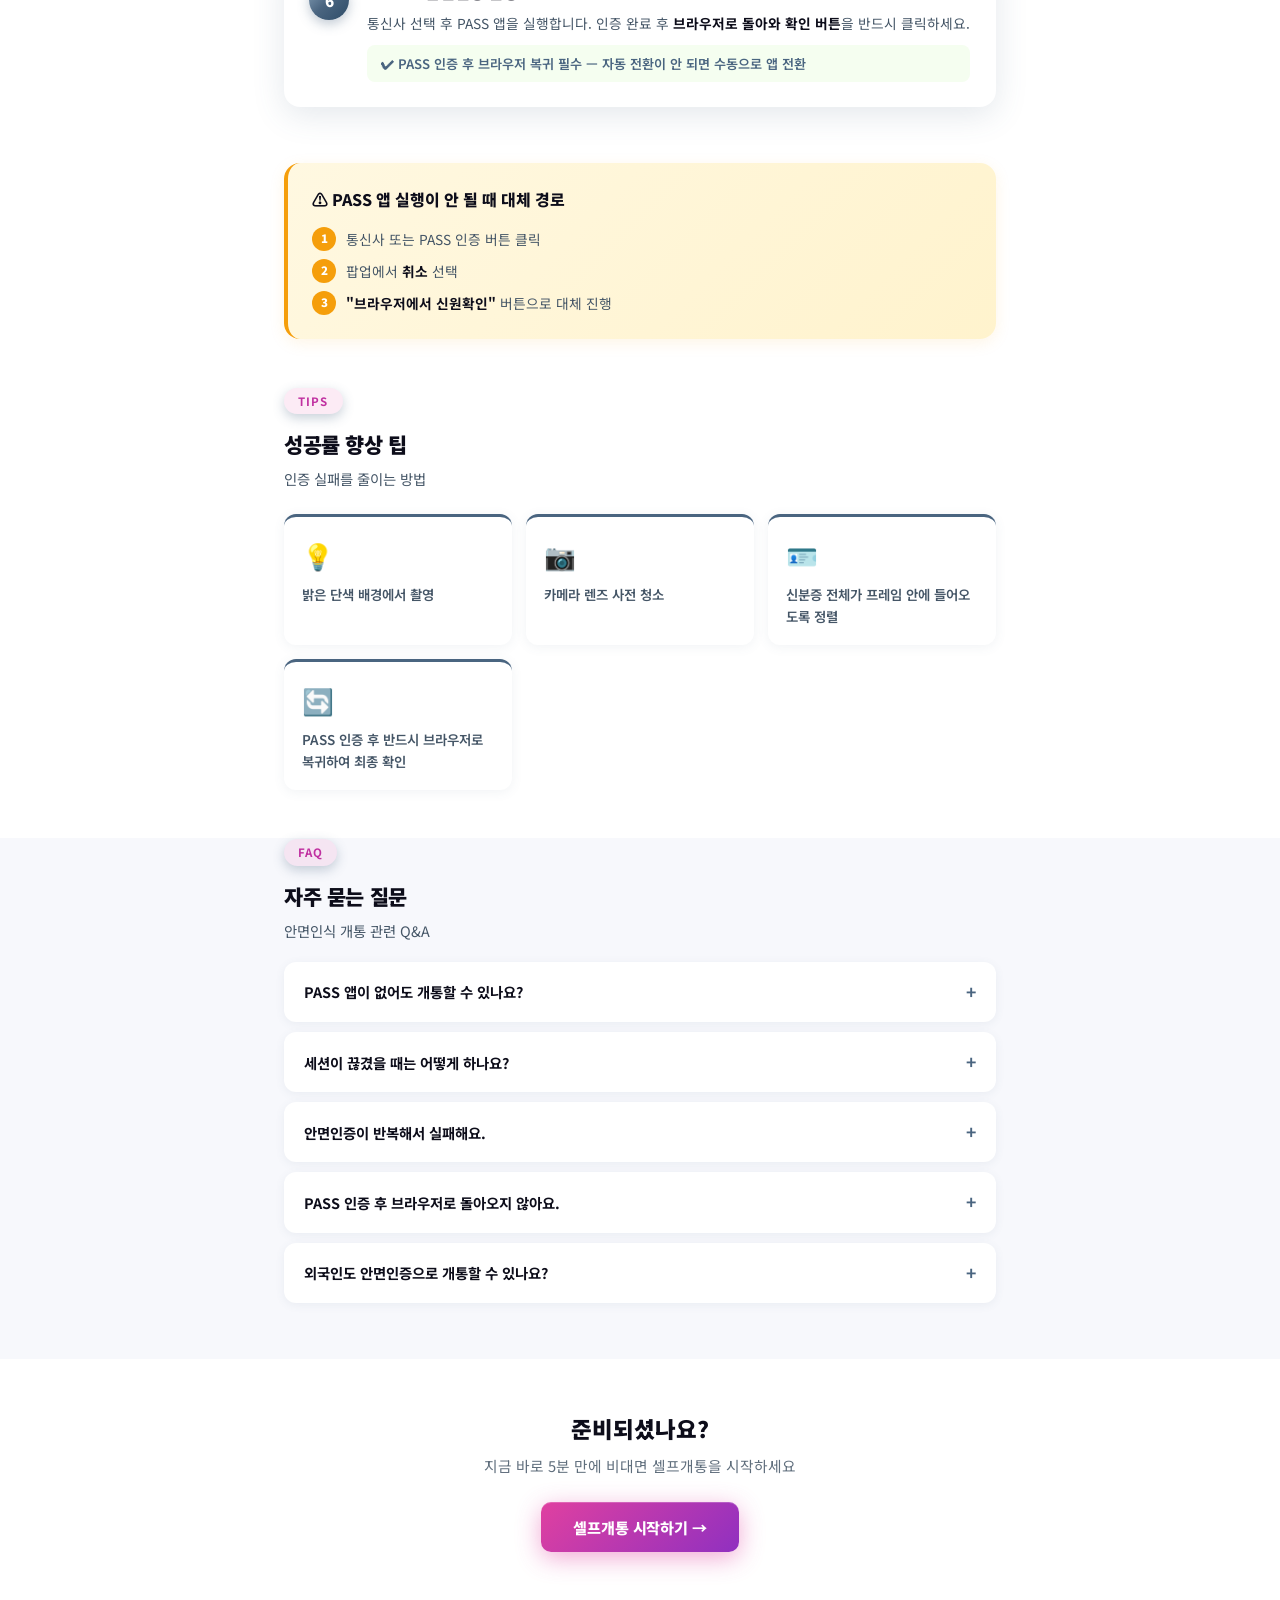
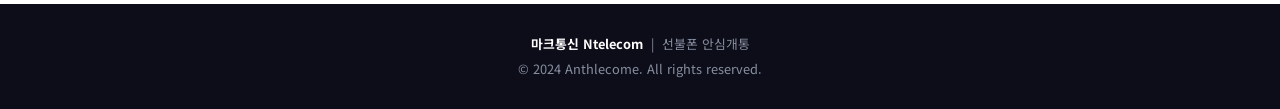
==== commit 9f41812e: "UI: L망=핑크/K망=파란색 테이블 + 셀프개통 버튼 강조 - 유심 테이블 L망 행 → 핑크 그라데이션 배경 + 흰 글씨 - 유심 테이블 K망 행 → 파란색 그라데이션 배경 + " ====
--- a/face-auth.html
+++ b/face-auth.html
@@ -819,5 +819,208 @@
   -webkit-text-fill-color: #1A1000 !important;
 }
 </style>
+<style>
+/* ════════════════════════════════════════
+   KT=파란색 / LG=핑크색 + 데이터 한줄
+════════════════════════════════════════ */
+
+/* ── 데이터 라벨 한줄 고정 ── */
+.pc-spec-label {
+  white-space: nowrap !important;
+  width: 40px !important;
+  min-width: 40px !important;
+  flex-shrink: 0 !important;
+}
+
+/* ═══ KT = 파란색 ═══ */
+:root {
+  --kt-blue: #0B65C2;
+  --kt-blue-light: #EBF3FF;
+  --kt-blue-mid: rgba(11,101,194,.15);
+}
+
+/* KT 탭 */
+.net-tab.active.kt,
+.plan-net-tab.active.kt {
+  background: linear-gradient(135deg, #1A78D4 0%, #0B55B0 100%) !important;
+  box-shadow: 0 4px 18px rgba(11,101,194,.4) !important;
+  color: #fff !important;
+  -webkit-text-fill-color: #fff !important;
+}
+.net-tab.active.kt:hover,
+.plan-net-tab.active.kt:hover {
+  box-shadow: 0 8px 28px rgba(11,101,194,.55) !important;
+}
+
+/* KT 비활성 호버 */
+.net-tab.kt:not(.active):hover,
+.plan-net-tab.kt:not(.active):hover {
+  background: rgba(11,101,194,.08) !important;
+  color: #0B65C2 !important;
+  -webkit-text-fill-color: #0B65C2 !important;
+}
+
+/* KT 배지 */
+.kt-badge-sm {
+  background: rgba(11,101,194,.1) !important;
+  color: #0B55B0 !important;
+  -webkit-text-fill-color: #0B55B0 !important;
+  border-color: rgba(11,101,194,.25) !important;
+}
+.kt-badge {
+  background: linear-gradient(135deg,#1A78D4,#0B55B0) !important;
+  color: #fff !important;
+  -webkit-text-fill-color: #fff !important;
+}
+
+/* KT 카드 상단 포인트 */
+.plan-card.kt-card {
+  border-top-color: #1A78D4 !important;
+}
+.kt-card.popular,
+.plan-card.kt-card.popular {
+  box-shadow: 0 4px 24px rgba(11,101,194,.22), 0 0 0 1px rgba(11,101,194,.3) !important;
+}
+.kt-card .pc-popular {
+  background: linear-gradient(135deg,#1A78D4,#0B55B0) !important;
+}
+
+/* KT 하이라이트 스펙값 */
+.hl-kt .pc-spec-val b {
+  color: #0B65C2 !important;
+  -webkit-text-fill-color: #0B65C2 !important;
+}
+
+/* KT 섹션 배경/구분선 */
+.usim-info-table thead.kt-head th,
+.usim-info-table tbody td:nth-child(1).kt {
+  background: linear-gradient(135deg,#1A78D4,#0B55B0) !important;
+}
+
+/* ═══ LG = 핑크색 ═══ */
+
+/* LG 탭 */
+.net-tab.active.lg,
+.plan-net-tab.active.lg {
+  background: linear-gradient(135deg, #F050B0 0%, #C030A0 100%) !important;
+  box-shadow: 0 4px 18px rgba(224,64,160,.45) !important;
+  color: #fff !important;
+  -webkit-text-fill-color: #fff !important;
+}
+.net-tab.active.lg:hover,
+.plan-net-tab.active.lg:hover {
+  box-shadow: 0 8px 28px rgba(224,64,160,.6) !important;
+}
+
+/* LG 비활성 호버 */
+.net-tab.lg:not(.active):hover,
+.plan-net-tab.lg:not(.active):hover {
+  background: rgba(224,64,160,.08) !important;
+  color: #C030A0 !important;
+  -webkit-text-fill-color: #C030A0 !important;
+}
+
+/* LG 배지 */
+.lg-badge-sm {
+  background: rgba(224,64,160,.1) !important;
+  color: #C030A0 !important;
+  -webkit-text-fill-color: #C030A0 !important;
+  border-color: rgba(224,64,160,.25) !important;
+}
+.lg-badge {
+  background: linear-gradient(135deg,#F050B0,#C030A0) !important;
+  color: #fff !important;
+  -webkit-text-fill-color: #fff !important;
+}
+
+/* LG 카드 상단 포인트 */
+.plan-card.lg-card {
+  border-top-color: #E040A0 !important;
+}
+.lg-card.popular,
+.plan-card.lg-card.popular {
+  box-shadow: 0 4px 24px rgba(224,64,160,.22), 0 0 0 1px rgba(224,64,160,.3) !important;
+}
+.lg-card .pc-popular {
+  background: linear-gradient(135deg,#F050B0,#C030A0) !important;
+}
+
+/* LG 하이라이트 스펙값 */
+.hl-lg .pc-spec-val b {
+  color: #C030A0 !important;
+  -webkit-text-fill-color: #C030A0 !important;
+}
+
+/* ── 비활성 탭 공통 ── */
+.net-tab:not(.active),
+.plan-net-tab:not(.active) {
+  background: #f0f4fb !important;
+  color: #556070 !important;
+  box-shadow: none !important;
+}
+
+/* ── KT 요금제 CTA 버튼 → 파란색 ── */
+.kt-card .cert-btn,
+.kt-card .plan-cmp-cta,
+.kt-card .prep-usim-btn {
+  background: linear-gradient(135deg,#1A78D4 0%,#0B55B0 100%) !important;
+  box-shadow: 0 4px 16px rgba(11,101,194,.38) !important;
+}
+/* ── LG 요금제 CTA 버튼 → 핑크 ── */
+.lg-card .cert-btn,
+.lg-card .plan-cmp-cta,
+.lg-card .prep-usim-btn {
+  background: linear-gradient(135deg,#F050B0 0%,#C030A0 100%) !important;
+  box-shadow: 0 4px 16px rgba(224,64,160,.38) !important;
+}
+</style>
+<style>
+/* ════════════════════════════════════════
+   L망=핑크 / K망=파란색 테이블 + 셀프개통 버튼
+════════════════════════════════════════ */
+
+/* ── 유심 테이블 L망 행 (첫번째 tr) → 핑크 ── */
+.usim-info-table tbody tr:first-child td:first-child,
+.usim-info-table tbody tr:nth-child(1) td:nth-child(1) {
+  background: linear-gradient(160deg, #F050B0 0%, #C030A0 100%) !important;
+  color: #fff !important;
+  -webkit-text-fill-color: #fff !important;
+}
+
+/* ── 유심 테이블 K망 행 (두번째 tr) → 파란색 ── */
+.usim-info-table tbody tr:last-child td:first-child,
+.usim-info-table tbody tr:nth-child(2) td:nth-child(1) {
+  background: linear-gradient(160deg, #1A78D4 0%, #0B55B0 100%) !important;
+  color: #fff !important;
+  -webkit-text-fill-color: #fff !important;
+}
+
+/* ── 셀프개통 시작하기 버튼 → 강조 ── */
+.cta-btn,
+a.cta-btn,
+.plan-cmp-cta,
+a.plan-cmp-cta {
+  background: linear-gradient(135deg, #E040A0 0%, #9030C0 100%) !important;
+  color: #fff !important;
+  -webkit-text-fill-color: #fff !important;
+  font-weight: 800 !important;
+  box-shadow: 0 6px 24px rgba(224,64,160,.45), 0 1px 0 rgba(255,255,255,.2) inset !important;
+  border: none !important;
+  letter-spacing: -.01em !important;
+  animation: ctaPulse 2.4s ease-in-out infinite !important;
+}
+@keyframes ctaPulse {
+  0%, 100% { box-shadow: 0 6px 24px rgba(224,64,160,.45); }
+  50%       { box-shadow: 0 10px 36px rgba(224,64,160,.75), 0 0 0 4px rgba(224,64,160,.15); }
+}
+.cta-btn:hover,
+a.cta-btn:hover,
+.plan-cmp-cta:hover,
+a.plan-cmp-cta:hover {
+  transform: translateY(-3px) scale(1.03) !important;
+  box-shadow: 0 14px 40px rgba(224,64,160,.65) !important;
+  animation: none !important;
+}
+</style>
 </body>
 </html>
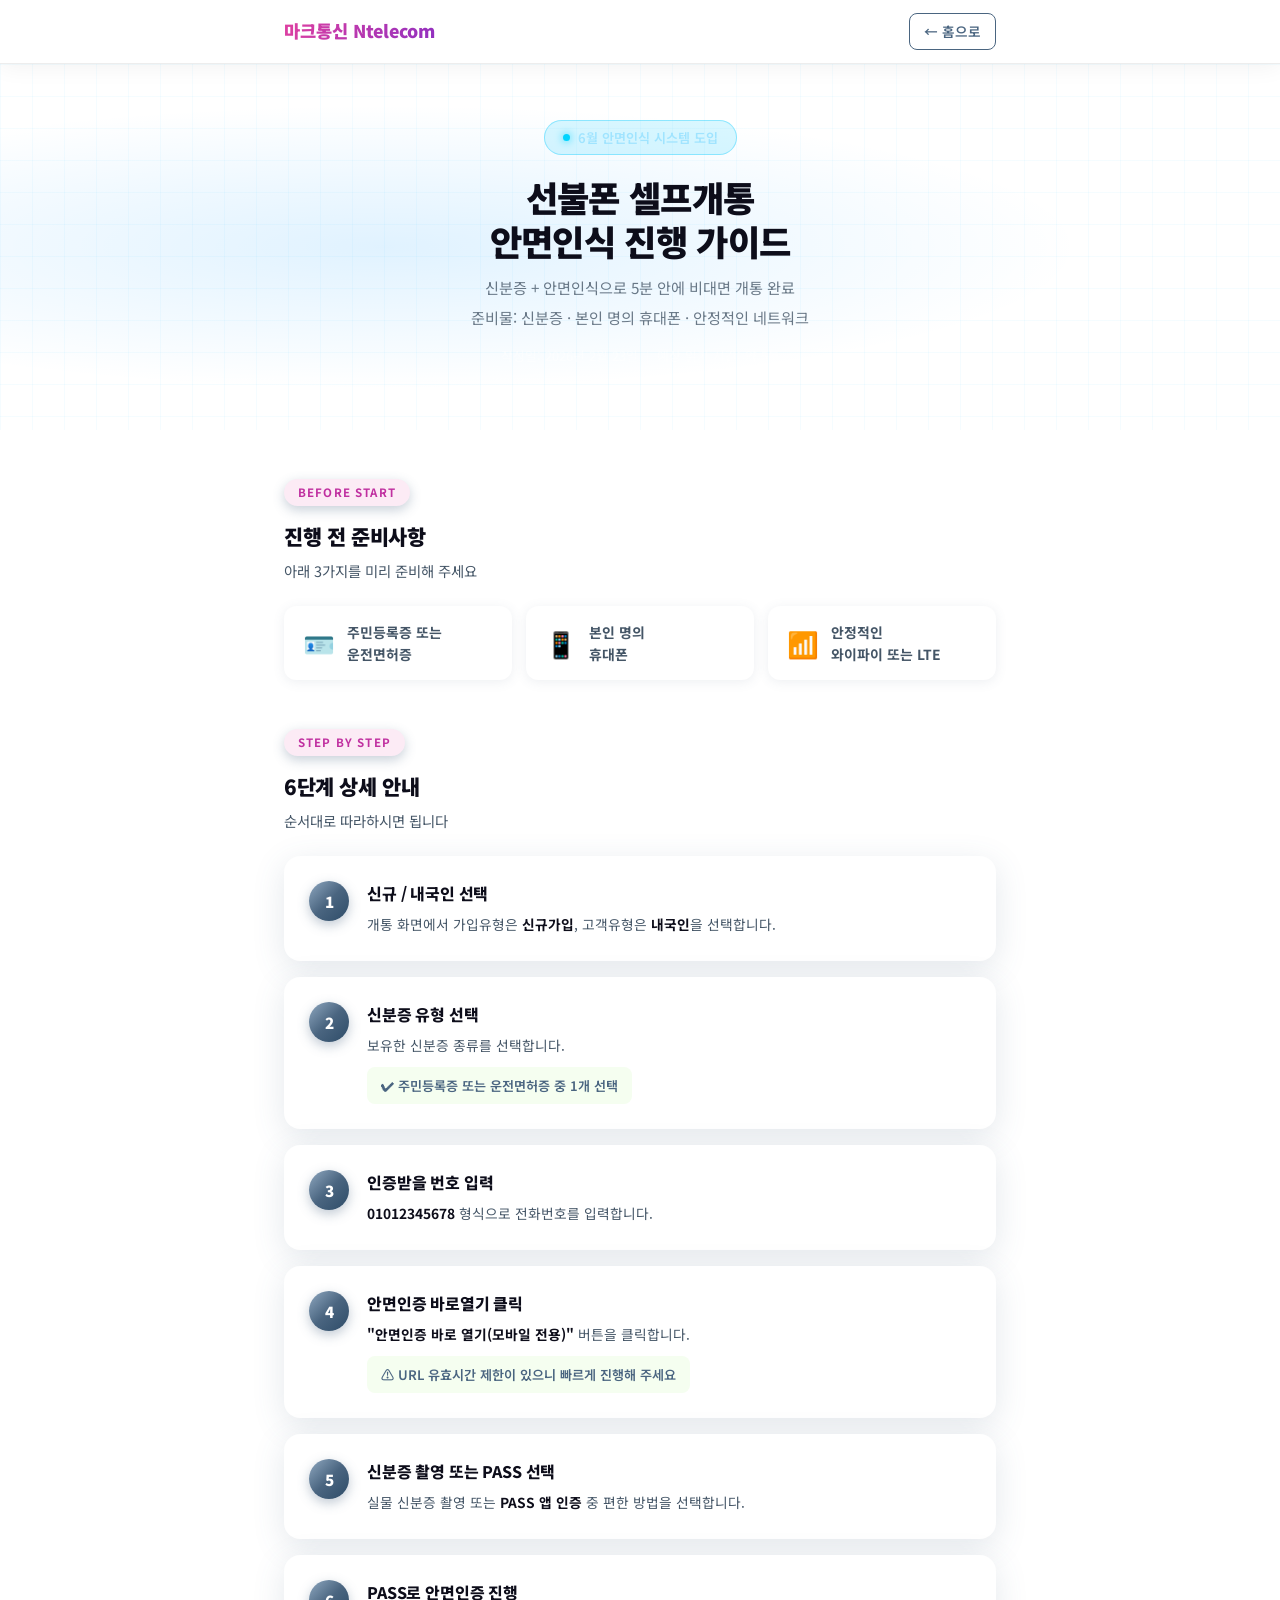
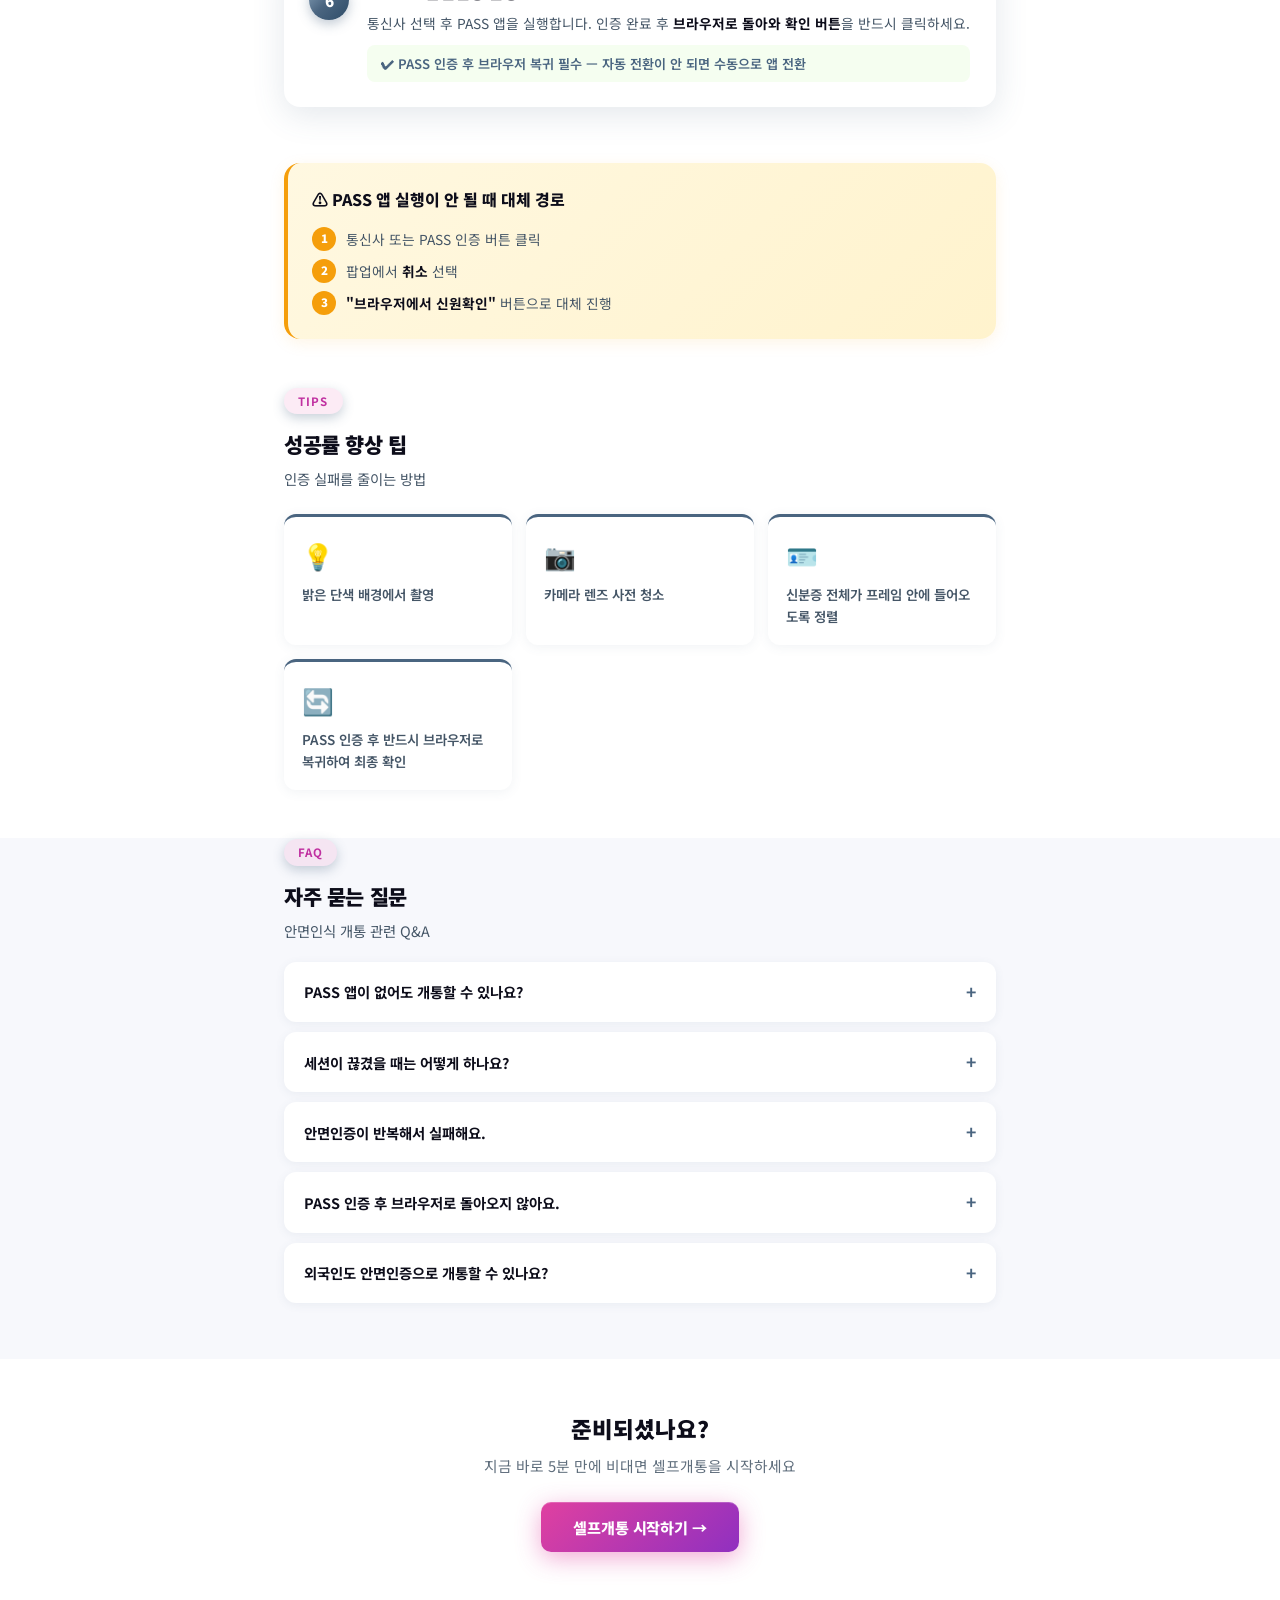
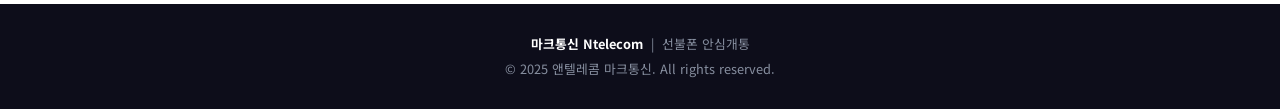
==== commit 0ad55383: "사업자 정보 업데이트 (전체 6개 파일) - 상호명: 마크통신 선불폰 → 앤텔레콤 마크통신 - 사업자등록번호: 461-05-03677 추가 - 소재지: 서울특별시 금천구 서부샛길 " ====
--- a/face-auth.html
+++ b/face-auth.html
@@ -577,7 +577,7 @@
   <!-- 푸터 -->
   <footer>
     <p><strong>마크통신 Ntelecom</strong> &nbsp;|&nbsp; 선불폰 안심개통</p>
-    <p>© 2024 Anthlecome. All rights reserved.</p>
+    <p>© 2025 앤텔레콤 마크통신. All rights reserved.</p>
   </footer>
 
 <style>
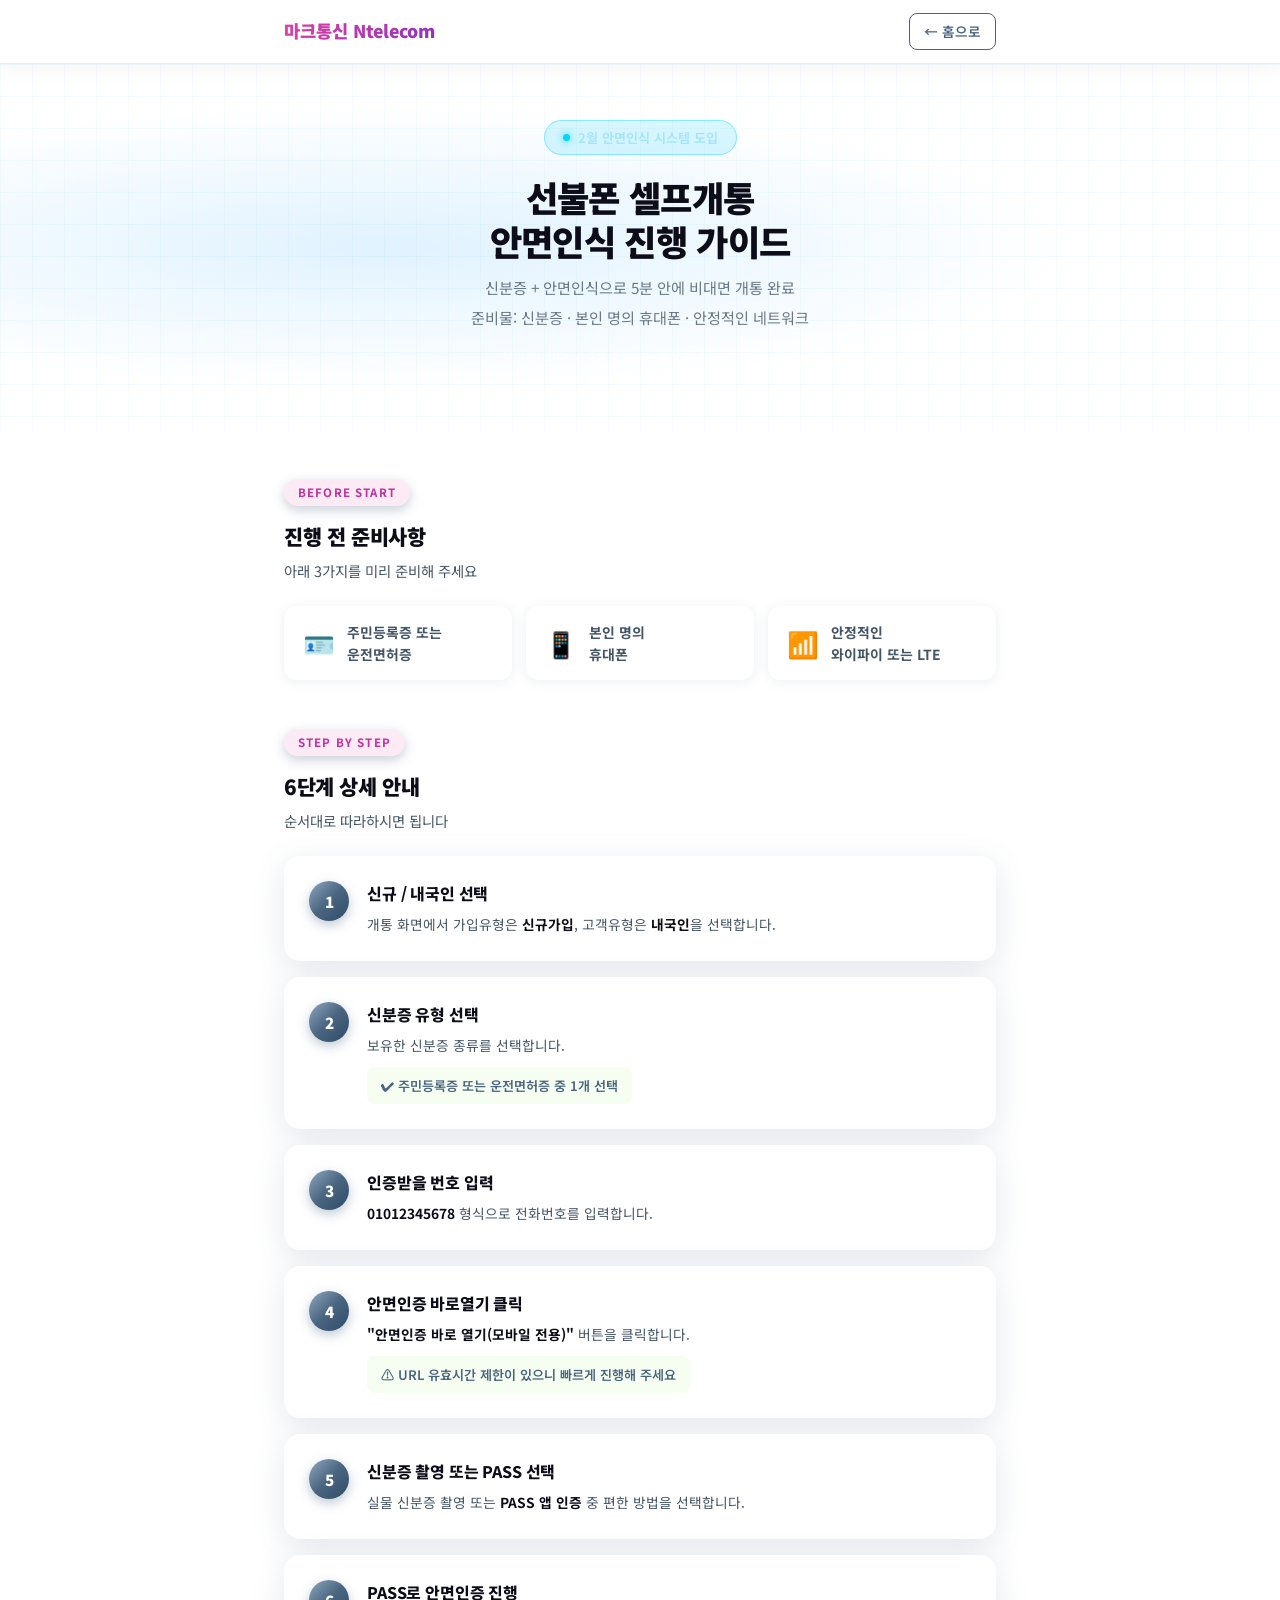
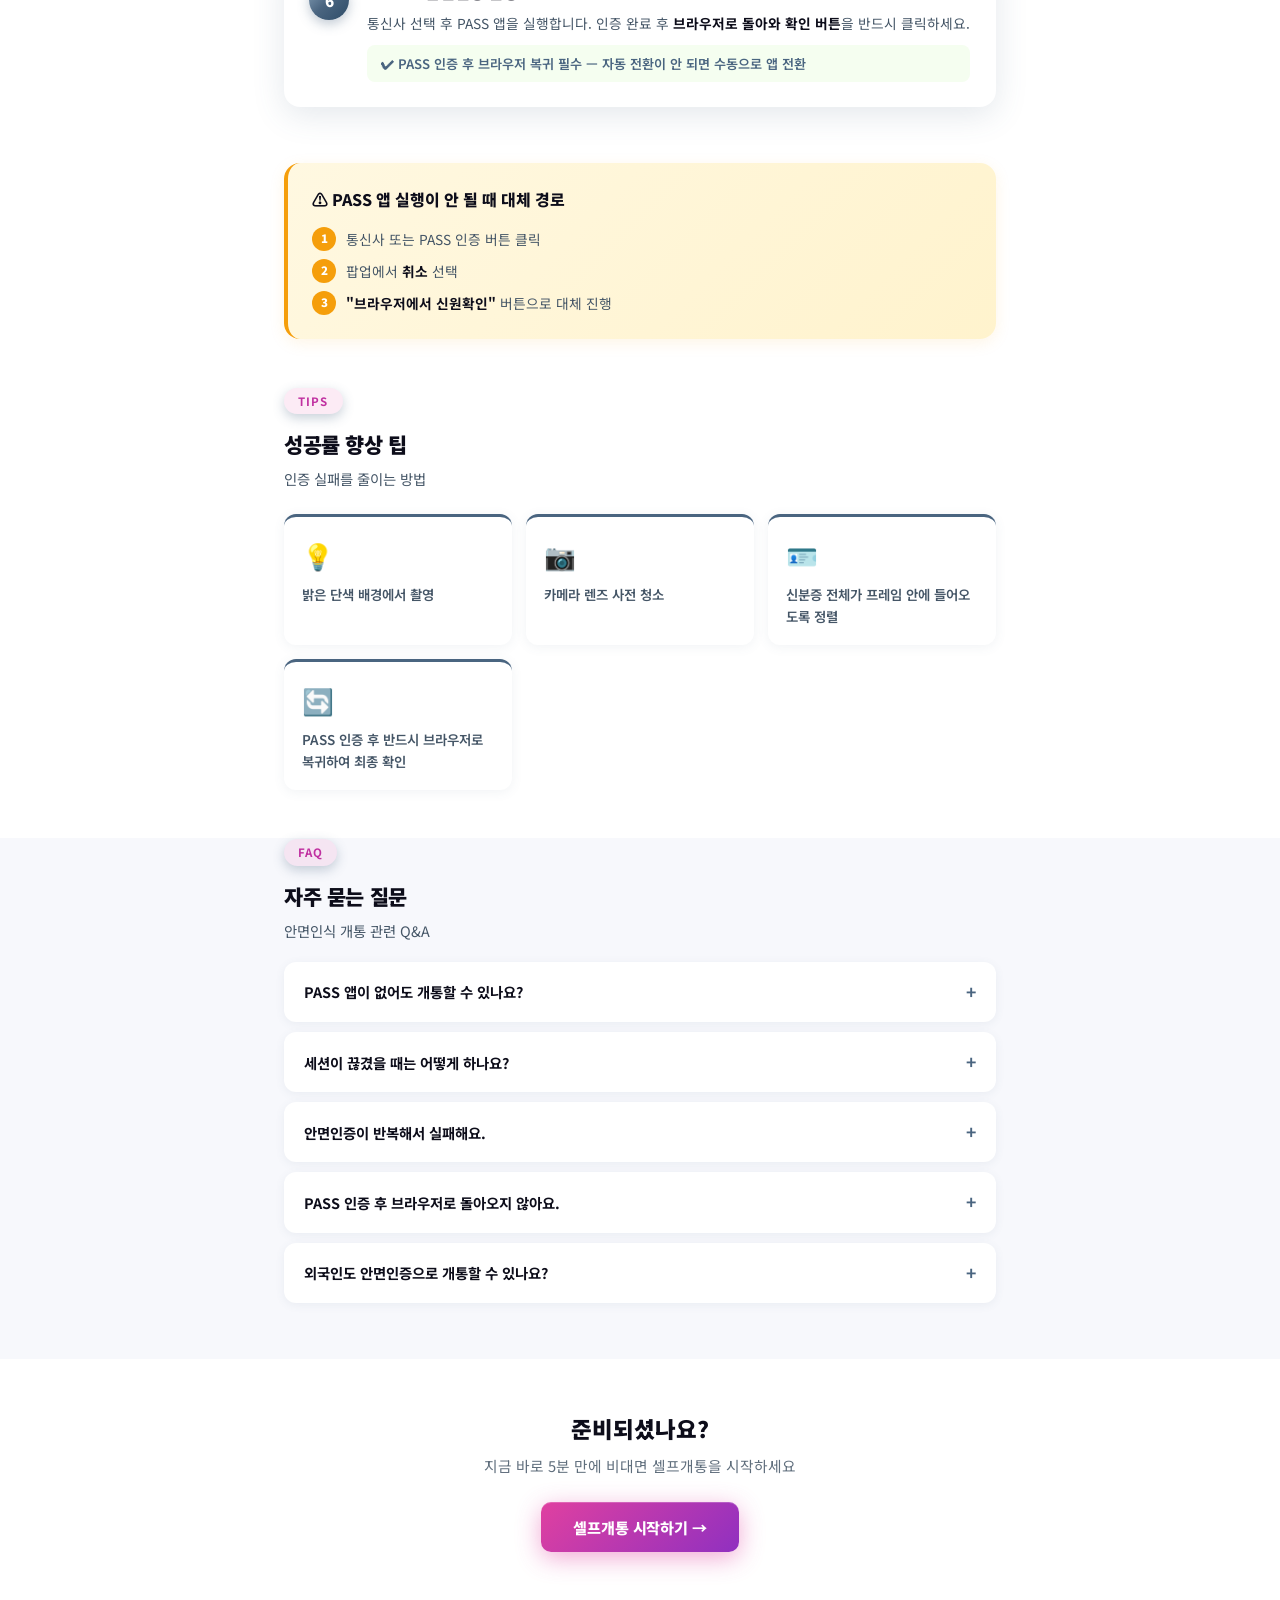
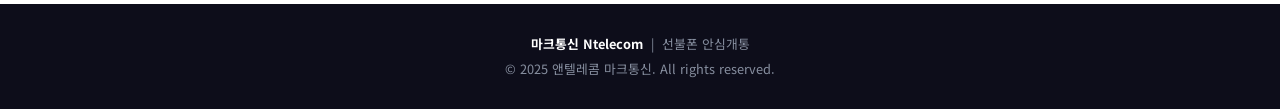
==== commit a63bb113: "수정: 6월→2월, 애니메이션 제거로 렌더링 안정화 - 팝업 '6월 안면인식 시스템 도입' → '2월'로 수정 - ctaPulse 무한 애니메이션 제거 (렌더링 타임아웃 원인)  " ====
--- a/face-auth.html
+++ b/face-auth.html
@@ -389,7 +389,7 @@
     <div class="container guide-hero-inner">
       <div class="guide-badge">
         <span class="guide-badge-dot"></span>
-        6월 안면인식 시스템 도입
+        2월 안면인식 시스템 도입
       </div>
       <h1>선불폰 셀프개통<br /><span>안면인식 진행 가이드</span></h1>
       <p>신분증 + 안면인식으로 5분 안에 비대면 개통 완료</p>
@@ -1007,10 +1007,8 @@
   box-shadow: 0 6px 24px rgba(224,64,160,.45), 0 1px 0 rgba(255,255,255,.2) inset !important;
   border: none !important;
   letter-spacing: -.01em !important;
-  animation: ctaPulse 2.4s ease-in-out infinite !important;
-}
-@keyframes ctaPulse {
-  0%, 100% { box-shadow: 0 6px 24px rgba(224,64,160,.45); }
+}
+
   50%       { box-shadow: 0 10px 36px rgba(224,64,160,.75), 0 0 0 4px rgba(224,64,160,.15); }
 }
 .cta-btn:hover,
@@ -1019,7 +1017,6 @@
 a.plan-cmp-cta:hover {
   transform: translateY(-3px) scale(1.03) !important;
   box-shadow: 0 14px 40px rgba(224,64,160,.65) !important;
-  animation: none !important;
 }
 </style>
 </body>
